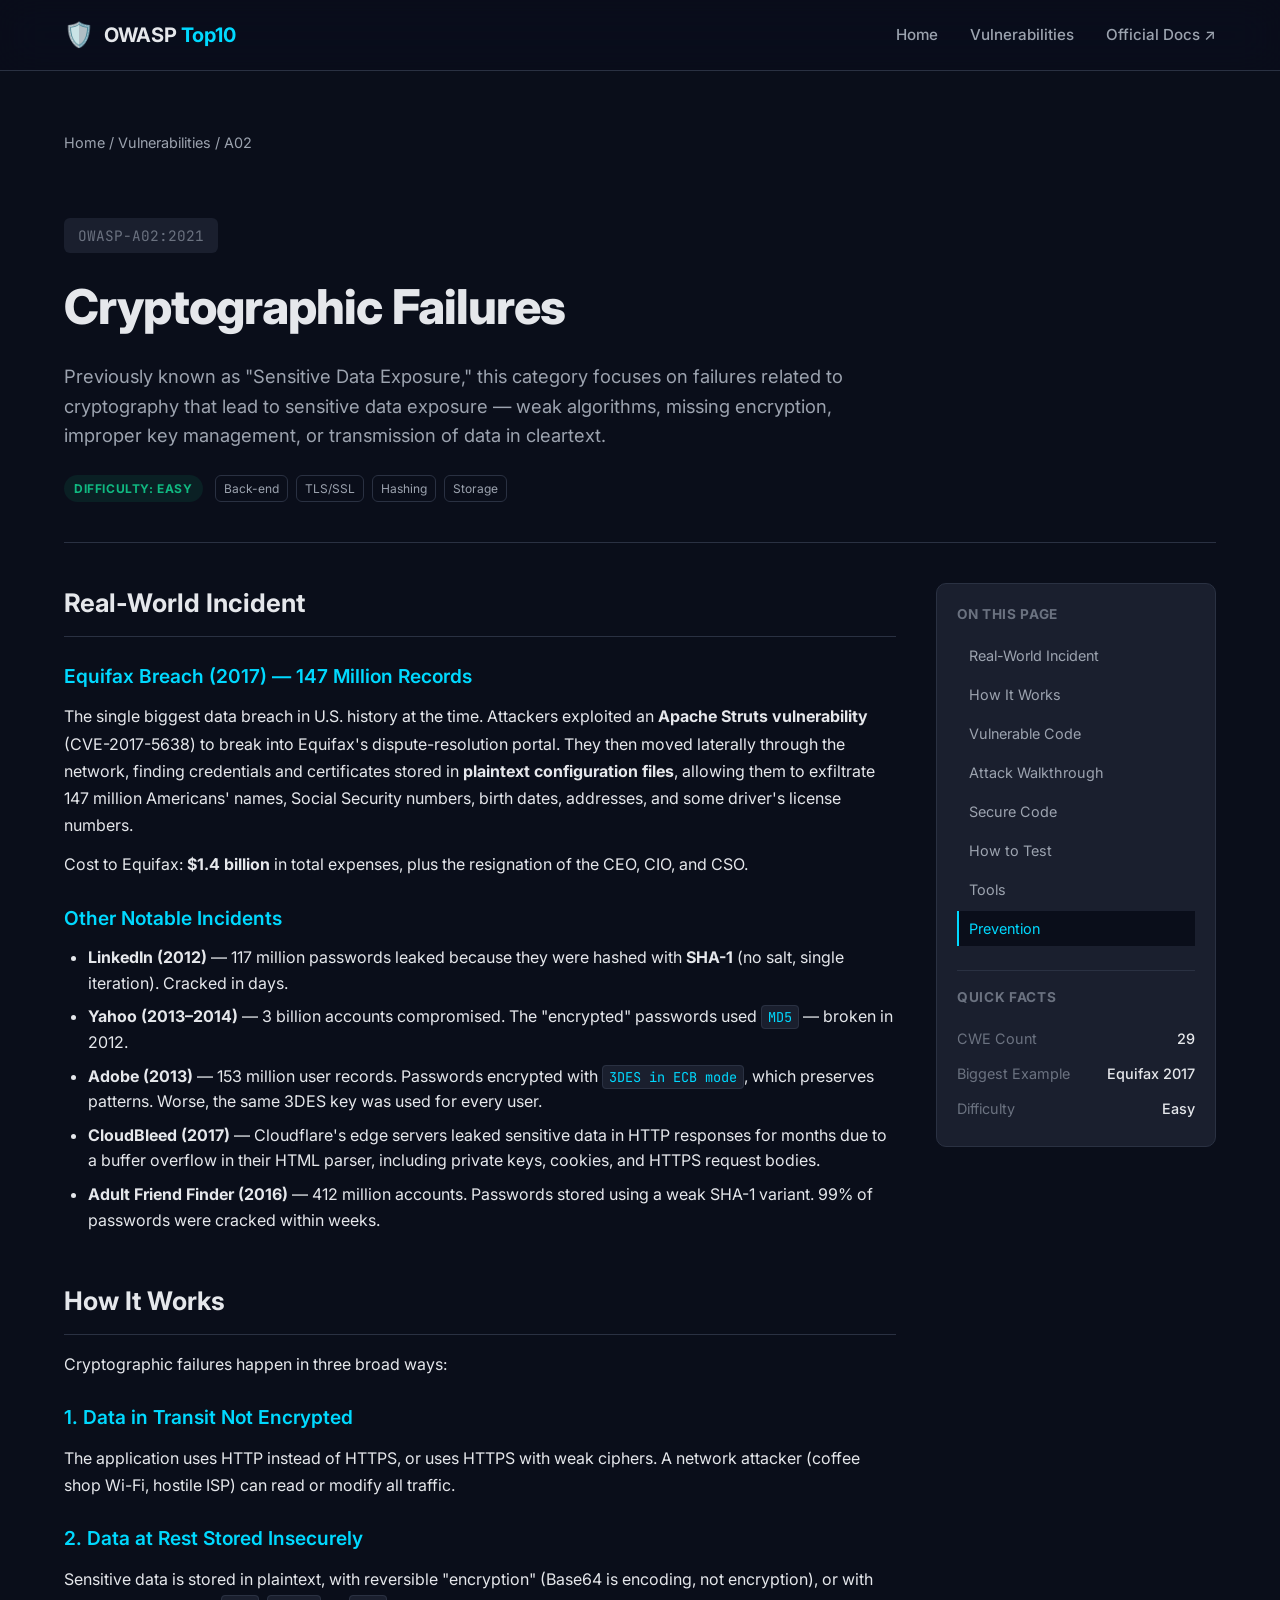
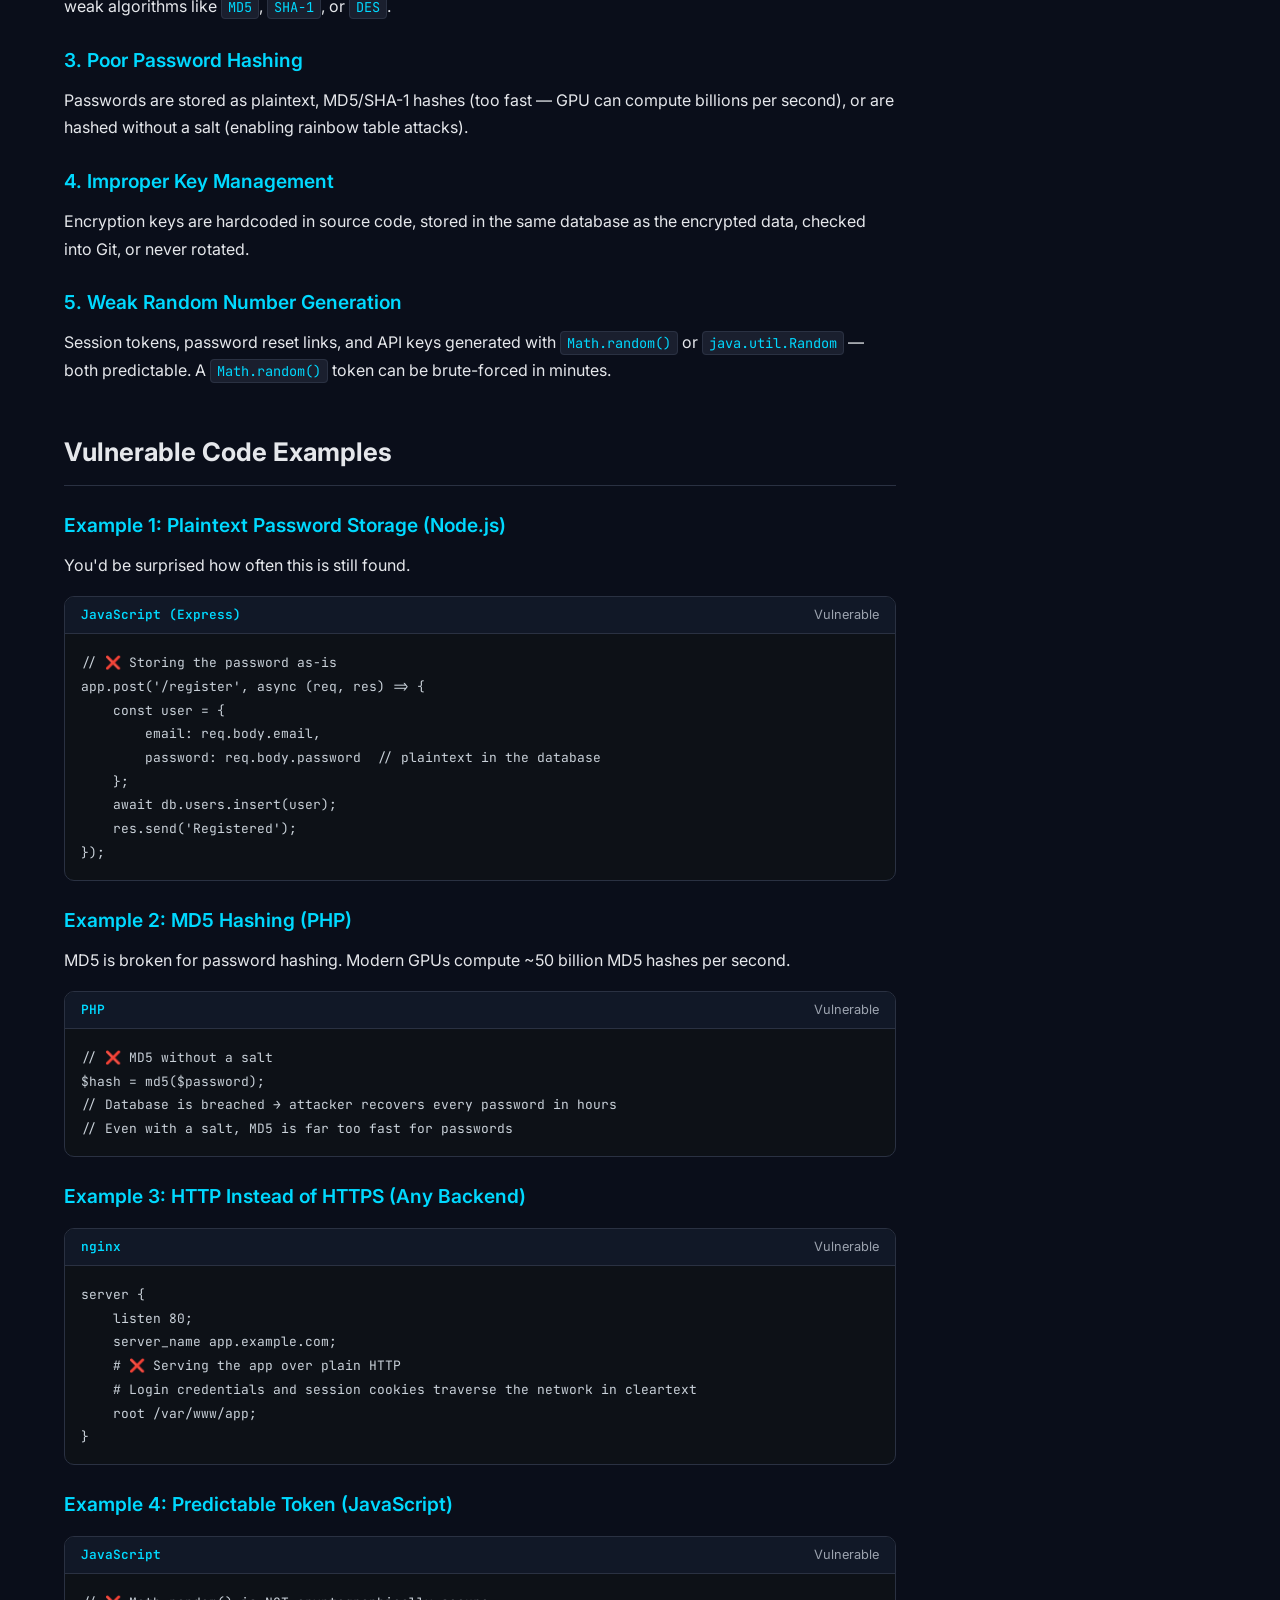
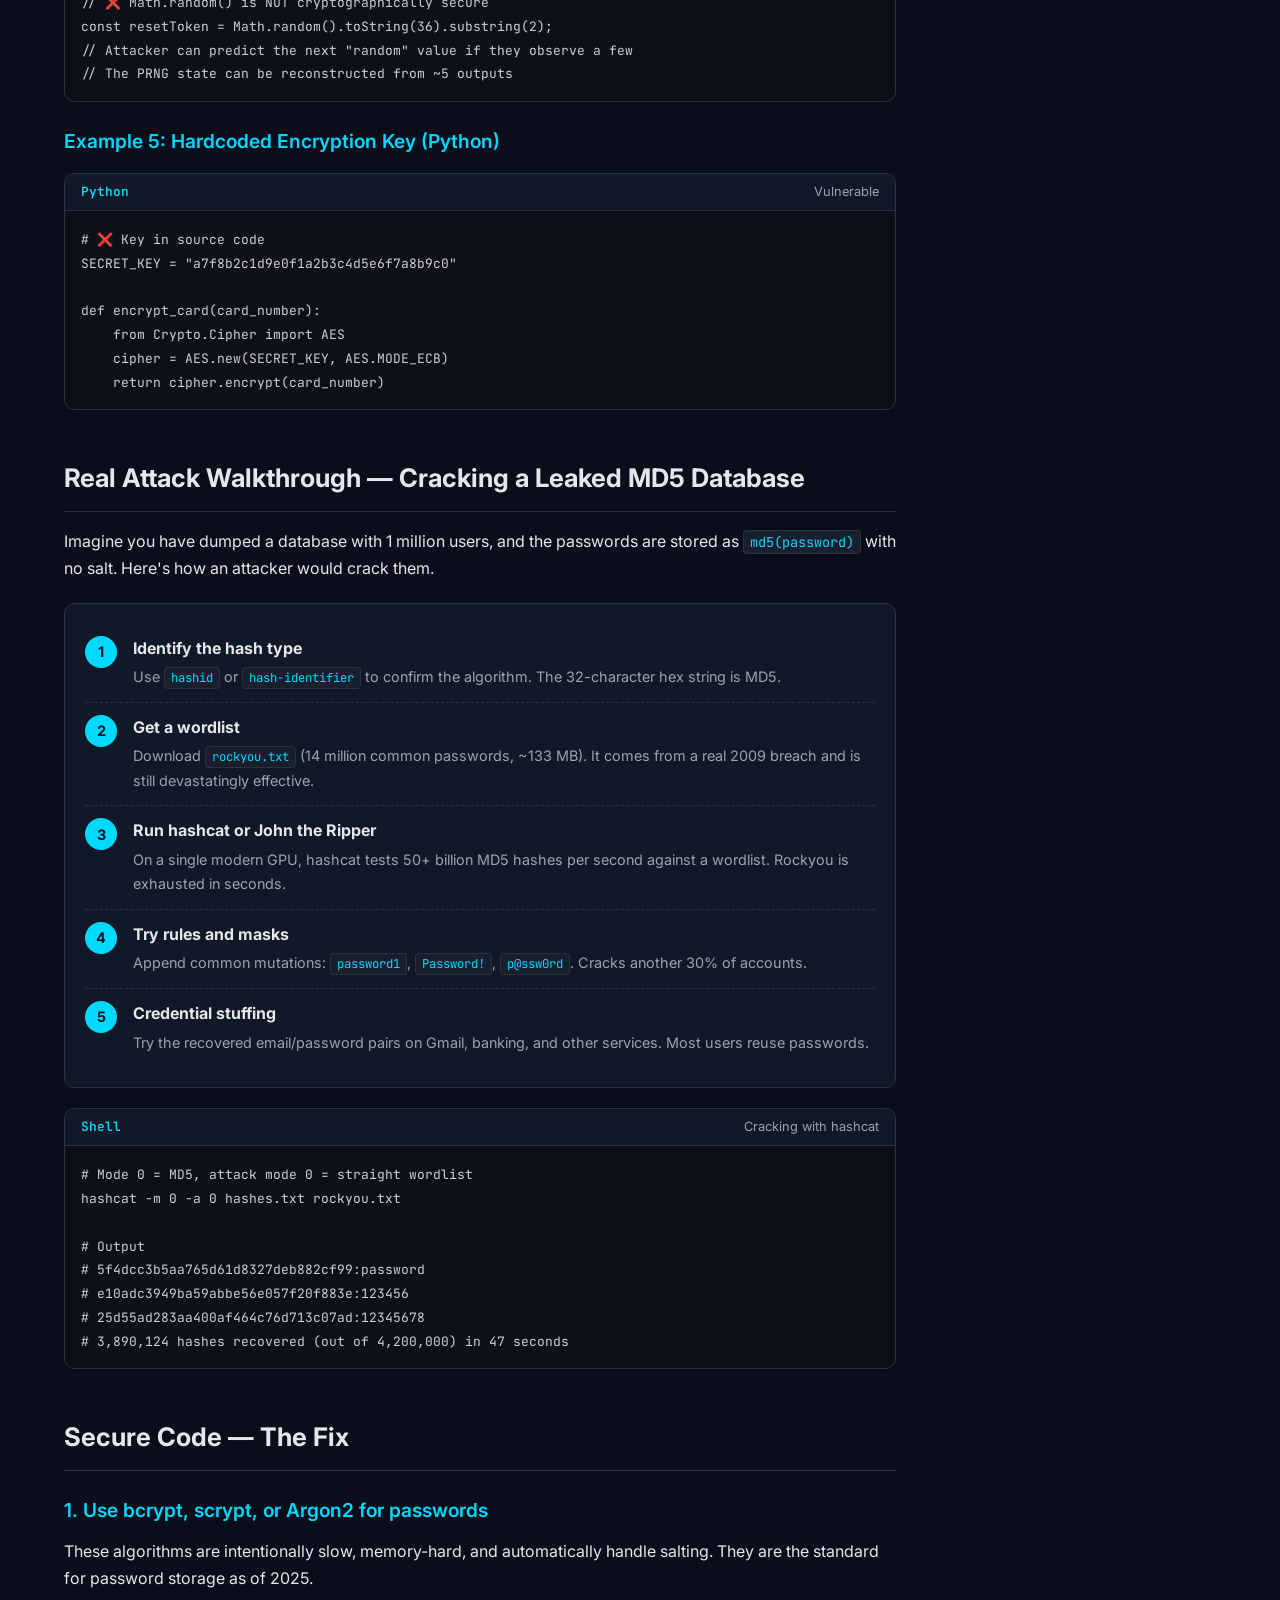
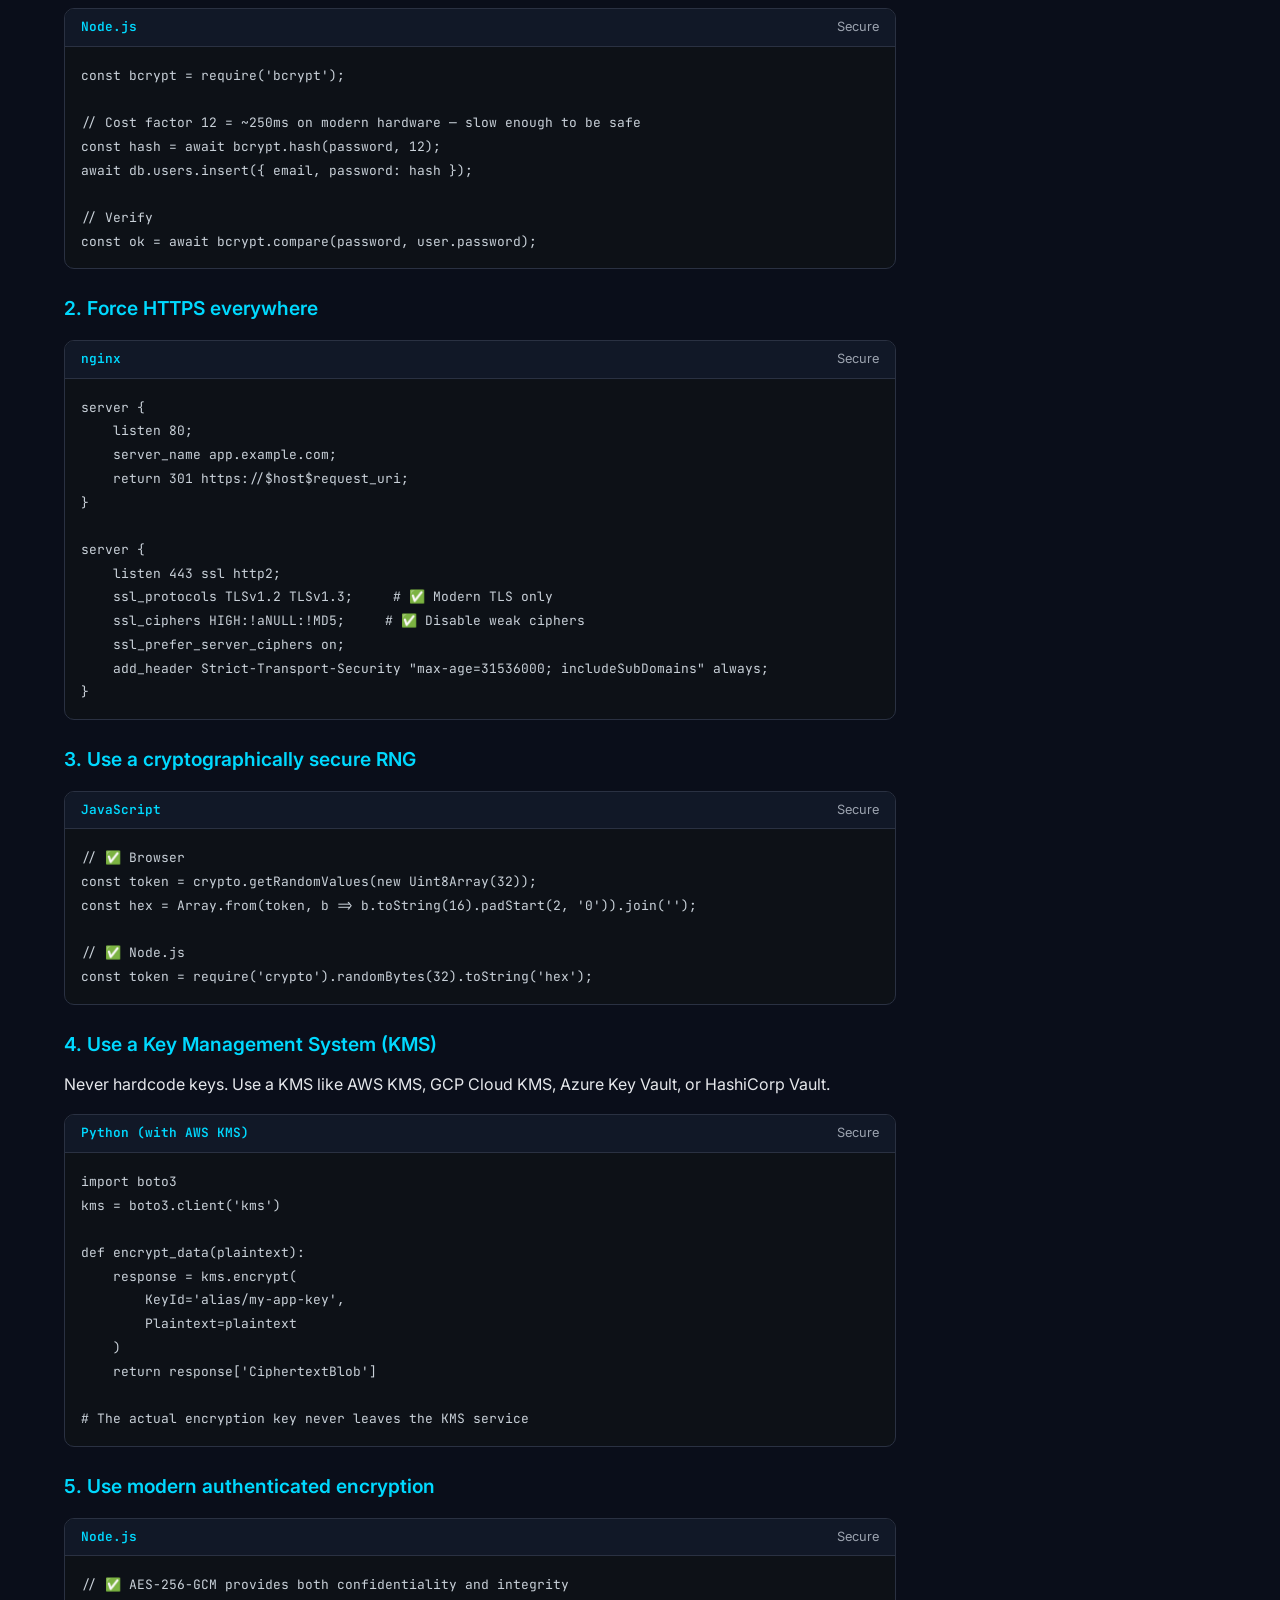
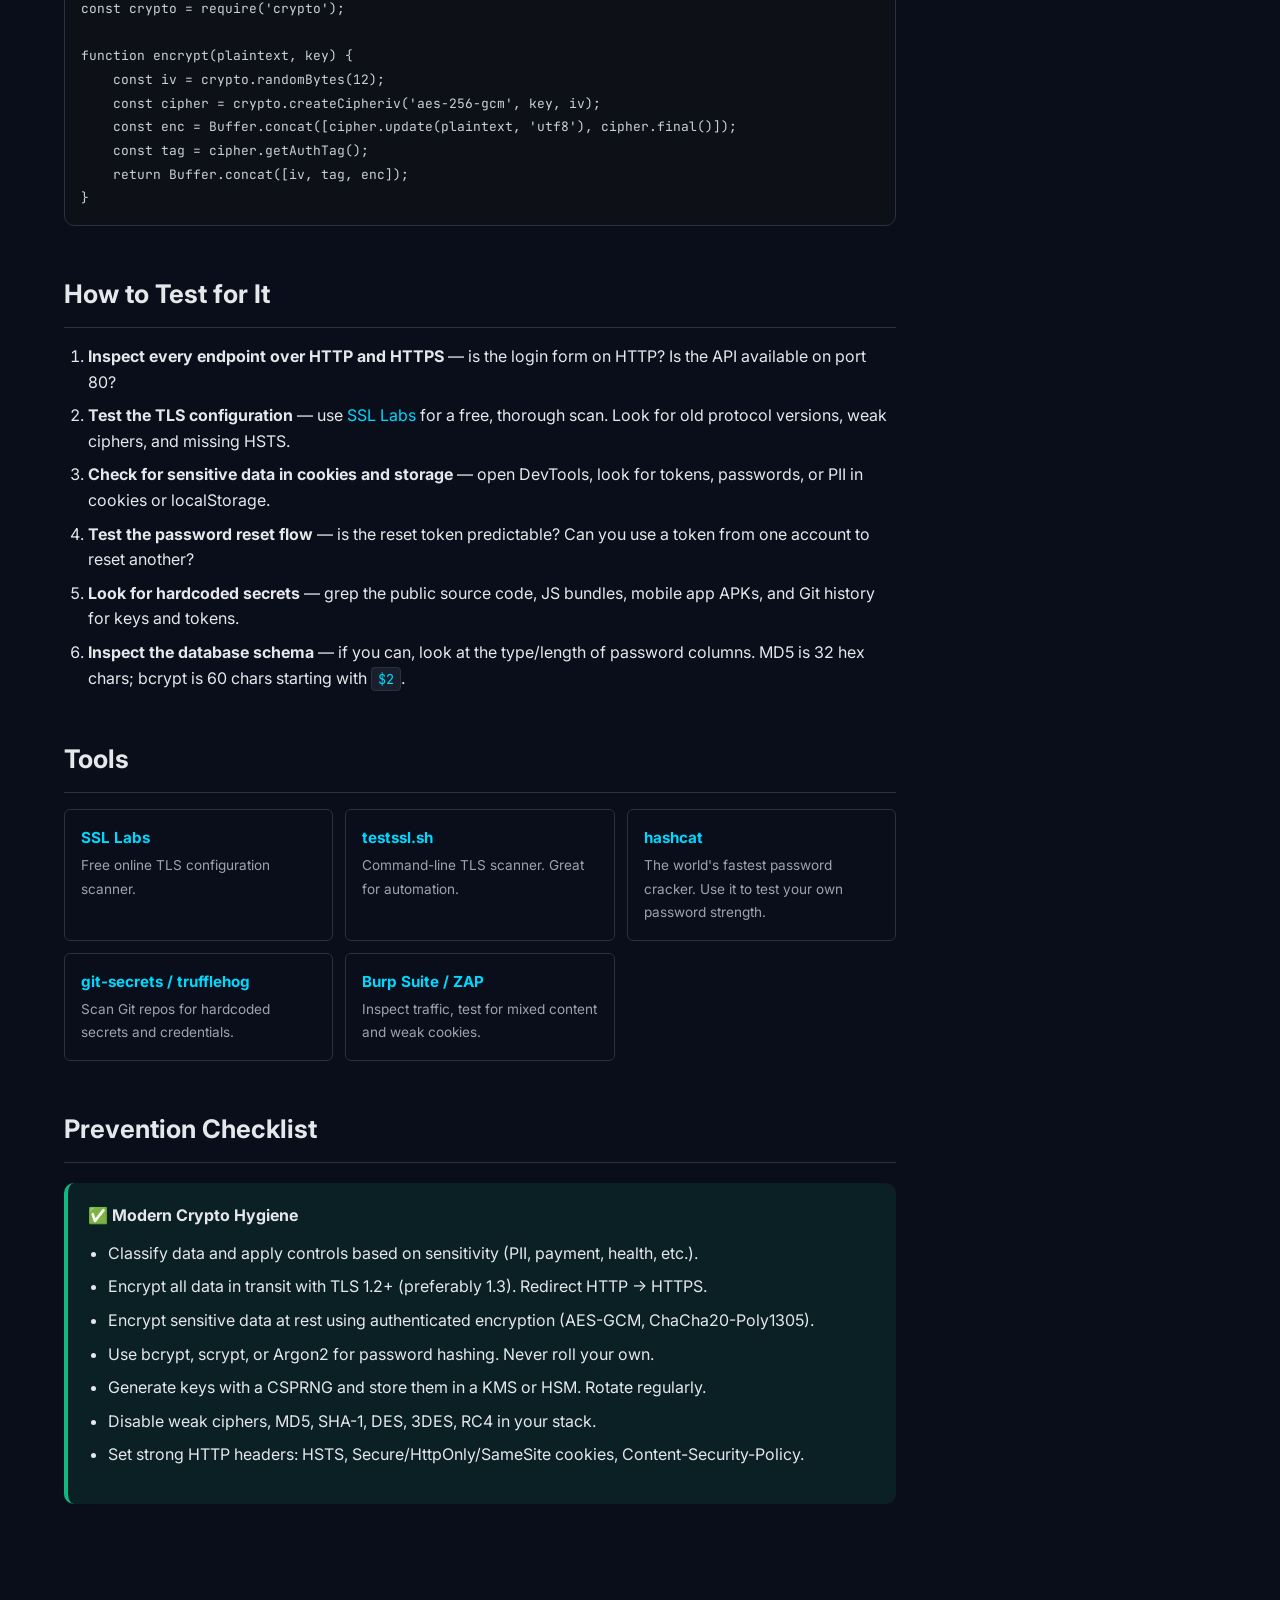
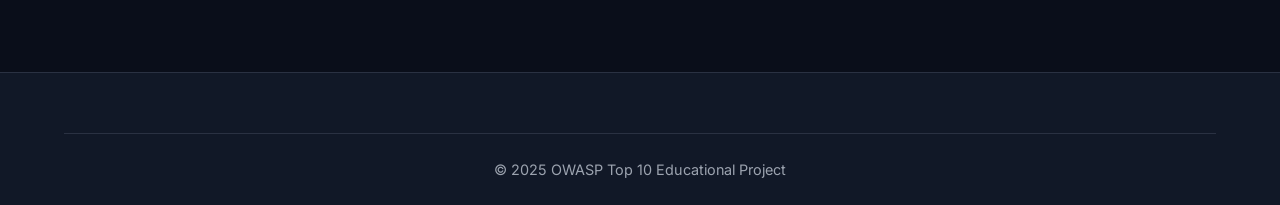
==== pages/a02-cryptographic-failures.html @ 28e3e2ec "Initial commit: OWASP Top 10 educational website A complete educational resource for learning the OW" ====
<!DOCTYPE html>
<html lang="en">
<head>
    <meta charset="UTF-8">
    <meta name="viewport" content="width=device-width, initial-scale=1.0">
    <title>A02:2021 – Cryptographic Failures · OWASP Top 10</title>
    <link rel="stylesheet" href="../css/style.css">
    <link href="https://fonts.googleapis.com/css2?family=Inter:wght@400;500;600;700;800&family=JetBrains+Mono:wght@400;500;600&display=swap" rel="stylesheet">
</head>
<body>
    <nav class="navbar">
        <div class="nav-container">
            <a href="../index.html" class="logo"><span class="logo-icon">🛡️</span><span>OWASP<span class="logo-accent">Top10</span></span></a>
            <button class="menu-toggle" id="menuToggle"><span></span><span></span><span></span></button>
            <ul class="nav-links" id="navLinks">
                <li><a href="../index.html">Home</a></li>
                <li><a href="../index.html#vulnerabilities">Vulnerabilities</a></li>
                <li><a href="https://owasp.org/Top10/A02_2021-Cryptographic_Failures/" target="_blank" rel="noopener">Official Docs ↗</a></li>
            </ul>
        </div>
    </nav>

    <div class="vuln-page">
        <div class="container">
            <div class="breadcrumb"><a href="../index.html">Home</a> / <a href="../index.html#vulnerabilities">Vulnerabilities</a> / <span>A02</span></div>

            <header class="vuln-hero">
                <span class="vuln-id-large">OWASP-A02:2021</span>
                <h1>Cryptographic Failures</h1>
                <p class="lead">Previously known as "Sensitive Data Exposure," this category focuses on failures related to cryptography that lead to sensitive data exposure — weak algorithms, missing encryption, improper key management, or transmission of data in cleartext.</p>
                <div class="vuln-meta-row">
                    <span class="vuln-diff easy">Difficulty: Easy</span>
                    <div class="vuln-tags">
                        <span class="tag">Back-end</span>
                        <span class="tag">TLS/SSL</span>
                        <span class="tag">Hashing</span>
                        <span class="tag">Storage</span>
                    </div>
                </div>
            </header>

            <div class="content-grid">
                <div class="content-main">
                    <section id="real-incident">
                        <h2>Real-World Incident</h2>
                        <h3>Equifax Breach (2017) — 147 Million Records</h3>
                        <p>The single biggest data breach in U.S. history at the time. Attackers exploited an <strong>Apache Struts vulnerability</strong> (CVE-2017-5638) to break into Equifax's dispute-resolution portal. They then moved laterally through the network, finding credentials and certificates stored in <strong>plaintext configuration files</strong>, allowing them to exfiltrate 147 million Americans' names, Social Security numbers, birth dates, addresses, and some driver's license numbers.</p>
                        <p>Cost to Equifax: <strong>$1.4 billion</strong> in total expenses, plus the resignation of the CEO, CIO, and CSO.</p>

                        <h3>Other Notable Incidents</h3>
                        <ul>
                            <li><strong>LinkedIn (2012)</strong> — 117 million passwords leaked because they were hashed with <strong>SHA-1</strong> (no salt, single iteration). Cracked in days.</li>
                            <li><strong>Yahoo (2013–2014)</strong> — 3 billion accounts compromised. The "encrypted" passwords used <code>MD5</code> — broken in 2012.</li>
                            <li><strong>Adobe (2013)</strong> — 153 million user records. Passwords encrypted with <code>3DES in ECB mode</code>, which preserves patterns. Worse, the same 3DES key was used for every user.</li>
                            <li><strong>CloudBleed (2017)</strong> — Cloudflare's edge servers leaked sensitive data in HTTP responses for months due to a buffer overflow in their HTML parser, including private keys, cookies, and HTTPS request bodies.</li>
                            <li><strong>Adult Friend Finder (2016)</strong> — 412 million accounts. Passwords stored using a weak SHA-1 variant. 99% of passwords were cracked within weeks.</li>
                        </ul>
                    </section>

                    <section id="how-it-works">
                        <h2>How It Works</h2>
                        <p>Cryptographic failures happen in three broad ways:</p>

                        <h3>1. Data in Transit Not Encrypted</h3>
                        <p>The application uses HTTP instead of HTTPS, or uses HTTPS with weak ciphers. A network attacker (coffee shop Wi-Fi, hostile ISP) can read or modify all traffic.</p>

                        <h3>2. Data at Rest Stored Insecurely</h3>
                        <p>Sensitive data is stored in plaintext, with reversible "encryption" (Base64 is encoding, not encryption), or with weak algorithms like <code>MD5</code>, <code>SHA-1</code>, or <code>DES</code>.</p>

                        <h3>3. Poor Password Hashing</h3>
                        <p>Passwords are stored as plaintext, MD5/SHA-1 hashes (too fast — GPU can compute billions per second), or are hashed without a salt (enabling rainbow table attacks).</p>

                        <h3>4. Improper Key Management</h3>
                        <p>Encryption keys are hardcoded in source code, stored in the same database as the encrypted data, checked into Git, or never rotated.</p>

                        <h3>5. Weak Random Number Generation</h3>
                        <p>Session tokens, password reset links, and API keys generated with <code>Math.random()</code> or <code>java.util.Random</code> — both predictable. A <code>Math.random()</code> token can be brute-forced in minutes.</p>
                    </section>

                    <section id="vulnerable-code">
                        <h2>Vulnerable Code Examples</h2>

                        <h3>Example 1: Plaintext Password Storage (Node.js)</h3>
                        <p>You'd be surprised how often this is still found.</p>
                        <div class="code-block">
                            <div class="code-header"><span class="code-lang">JavaScript (Express)</span><span>Vulnerable</span></div>
                            <pre><code>// ❌ Storing the password as-is
app.post('/register', async (req, res) => {
    const user = {
        email: req.body.email,
        password: req.body.password  // plaintext in the database
    };
    await db.users.insert(user);
    res.send('Registered');
});</code></pre>
                        </div>

                        <h3>Example 2: MD5 Hashing (PHP)</h3>
                        <p>MD5 is broken for password hashing. Modern GPUs compute ~50 billion MD5 hashes per second.</p>
                        <div class="code-block">
                            <div class="code-header"><span class="code-lang">PHP</span><span>Vulnerable</span></div>
                            <pre><code>// ❌ MD5 without a salt
$hash = md5($password);
// Database is breached → attacker recovers every password in hours
// Even with a salt, MD5 is far too fast for passwords</code></pre>
                        </div>

                        <h3>Example 3: HTTP Instead of HTTPS (Any Backend)</h3>
                        <div class="code-block">
                            <div class="code-header"><span class="code-lang">nginx</span><span>Vulnerable</span></div>
                            <pre><code>server {
    listen 80;
    server_name app.example.com;
    # ❌ Serving the app over plain HTTP
    # Login credentials and session cookies traverse the network in cleartext
    root /var/www/app;
}</code></pre>
                        </div>

                        <h3>Example 4: Predictable Token (JavaScript)</h3>
                        <div class="code-block">
                            <div class="code-header"><span class="code-lang">JavaScript</span><span>Vulnerable</span></div>
                            <pre><code>// ❌ Math.random() is NOT cryptographically secure
const resetToken = Math.random().toString(36).substring(2);
// Attacker can predict the next "random" value if they observe a few
// The PRNG state can be reconstructed from ~5 outputs</code></pre>
                        </div>

                        <h3>Example 5: Hardcoded Encryption Key (Python)</h3>
                        <div class="code-block">
                            <div class="code-header"><span class="code-lang">Python</span><span>Vulnerable</span></div>
                            <pre><code># ❌ Key in source code
SECRET_KEY = "a7f8b2c1d9e0f1a2b3c4d5e6f7a8b9c0"

def encrypt_card(card_number):
    from Crypto.Cipher import AES
    cipher = AES.new(SECRET_KEY, AES.MODE_ECB)
    return cipher.encrypt(card_number)</code></pre>
                        </div>
                    </section>

                    <section id="attack-walkthrough">
                        <h2>Real Attack Walkthrough — Cracking a Leaked MD5 Database</h2>
                        <p>Imagine you have dumped a database with 1 million users, and the passwords are stored as <code>md5(password)</code> with no salt. Here's how an attacker would crack them.</p>

                        <div class="attack-flow">
                            <div class="attack-step">
                                <div class="step-num">1</div>
                                <div class="step-content">
                                    <strong>Identify the hash type</strong>
                                    <p>Use <code>hashid</code> or <code>hash-identifier</code> to confirm the algorithm. The 32-character hex string is MD5.</p>
                                </div>
                            </div>
                            <div class="attack-step">
                                <div class="step-num">2</div>
                                <div class="step-content">
                                    <strong>Get a wordlist</strong>
                                    <p>Download <code>rockyou.txt</code> (14 million common passwords, ~133 MB). It comes from a real 2009 breach and is still devastatingly effective.</p>
                                </div>
                            </div>
                            <div class="attack-step">
                                <div class="step-num">3</div>
                                <div class="step-content">
                                    <strong>Run hashcat or John the Ripper</strong>
                                    <p>On a single modern GPU, hashcat tests 50+ billion MD5 hashes per second against a wordlist. Rockyou is exhausted in seconds.</p>
                                </div>
                            </div>
                            <div class="attack-step">
                                <div class="step-num">4</div>
                                <div class="step-content">
                                    <strong>Try rules and masks</strong>
                                    <p>Append common mutations: <code>password1</code>, <code>Password!</code>, <code>p@ssw0rd</code>. Cracks another 30% of accounts.</p>
                                </div>
                            </div>
                            <div class="attack-step">
                                <div class="step-num">5</div>
                                <div class="step-content">
                                    <strong>Credential stuffing</strong>
                                    <p>Try the recovered email/password pairs on Gmail, banking, and other services. Most users reuse passwords.</p>
                                </div>
                            </div>
                        </div>

                        <div class="code-block">
                            <div class="code-header"><span class="code-lang">Shell</span><span>Cracking with hashcat</span></div>
                            <pre><code># Mode 0 = MD5, attack mode 0 = straight wordlist
hashcat -m 0 -a 0 hashes.txt rockyou.txt

# Output
# 5f4dcc3b5aa765d61d8327deb882cf99:password
# e10adc3949ba59abbe56e057f20f883e:123456
# 25d55ad283aa400af464c76d713c07ad:12345678
# 3,890,124 hashes recovered (out of 4,200,000) in 47 seconds</code></pre>
                        </div>
                    </section>

                    <section id="secure-code">
                        <h2>Secure Code — The Fix</h2>

                        <h3>1. Use bcrypt, scrypt, or Argon2 for passwords</h3>
                        <p>These algorithms are intentionally slow, memory-hard, and automatically handle salting. They are the standard for password storage as of 2025.</p>
                        <div class="code-block">
                            <div class="code-header"><span class="code-lang">Node.js</span><span>Secure</span></div>
                            <pre><code>const bcrypt = require('bcrypt');

// Cost factor 12 = ~250ms on modern hardware — slow enough to be safe
const hash = await bcrypt.hash(password, 12);
await db.users.insert({ email, password: hash });

// Verify
const ok = await bcrypt.compare(password, user.password);</code></pre>
                        </div>

                        <h3>2. Force HTTPS everywhere</h3>
                        <div class="code-block">
                            <div class="code-header"><span class="code-lang">nginx</span><span>Secure</span></div>
                            <pre><code>server {
    listen 80;
    server_name app.example.com;
    return 301 https://$host$request_uri;
}

server {
    listen 443 ssl http2;
    ssl_protocols TLSv1.2 TLSv1.3;     # ✅ Modern TLS only
    ssl_ciphers HIGH:!aNULL:!MD5;     # ✅ Disable weak ciphers
    ssl_prefer_server_ciphers on;
    add_header Strict-Transport-Security "max-age=31536000; includeSubDomains" always;
}</code></pre>
                        </div>

                        <h3>3. Use a cryptographically secure RNG</h3>
                        <div class="code-block">
                            <div class="code-header"><span class="code-lang">JavaScript</span><span>Secure</span></div>
                            <pre><code>// ✅ Browser
const token = crypto.getRandomValues(new Uint8Array(32));
const hex = Array.from(token, b => b.toString(16).padStart(2, '0')).join('');

// ✅ Node.js
const token = require('crypto').randomBytes(32).toString('hex');</code></pre>
                        </div>

                        <h3>4. Use a Key Management System (KMS)</h3>
                        <p>Never hardcode keys. Use a KMS like AWS KMS, GCP Cloud KMS, Azure Key Vault, or HashiCorp Vault.</p>
                        <div class="code-block">
                            <div class="code-header"><span class="code-lang">Python (with AWS KMS)</span><span>Secure</span></div>
                            <pre><code>import boto3
kms = boto3.client('kms')

def encrypt_data(plaintext):
    response = kms.encrypt(
        KeyId='alias/my-app-key',
        Plaintext=plaintext
    )
    return response['CiphertextBlob']

# The actual encryption key never leaves the KMS service</code></pre>
                        </div>

                        <h3>5. Use modern authenticated encryption</h3>
                        <div class="code-block">
                            <div class="code-header"><span class="code-lang">Node.js</span><span>Secure</span></div>
                            <pre><code>// ✅ AES-256-GCM provides both confidentiality and integrity
const crypto = require('crypto');

function encrypt(plaintext, key) {
    const iv = crypto.randomBytes(12);
    const cipher = crypto.createCipheriv('aes-256-gcm', key, iv);
    const enc = Buffer.concat([cipher.update(plaintext, 'utf8'), cipher.final()]);
    const tag = cipher.getAuthTag();
    return Buffer.concat([iv, tag, enc]);
}</code></pre>
                        </div>
                    </section>

                    <section id="testing">
                        <h2>How to Test for It</h2>
                        <ol>
                            <li><strong>Inspect every endpoint over HTTP and HTTPS</strong> — is the login form on HTTP? Is the API available on port 80?</li>
                            <li><strong>Test the TLS configuration</strong> — use <a href="https://www.ssllabs.com/ssltest/" target="_blank" rel="noopener">SSL Labs</a> for a free, thorough scan. Look for old protocol versions, weak ciphers, and missing HSTS.</li>
                            <li><strong>Check for sensitive data in cookies and storage</strong> — open DevTools, look for tokens, passwords, or PII in cookies or localStorage.</li>
                            <li><strong>Test the password reset flow</strong> — is the reset token predictable? Can you use a token from one account to reset another?</li>
                            <li><strong>Look for hardcoded secrets</strong> — grep the public source code, JS bundles, mobile app APKs, and Git history for keys and tokens.</li>
                            <li><strong>Inspect the database schema</strong> — if you can, look at the type/length of password columns. MD5 is 32 hex chars; bcrypt is 60 chars starting with <code>$2</code>.</li>
                        </ol>
                    </section>

                    <section id="tools">
                        <h2>Tools</h2>
                        <div class="tools-grid">
                            <div class="tool-card"><h5>SSL Labs</h5><p>Free online TLS configuration scanner.</p></div>
                            <div class="tool-card"><h5>testssl.sh</h5><p>Command-line TLS scanner. Great for automation.</p></div>
                            <div class="tool-card"><h5>hashcat</h5><p>The world's fastest password cracker. Use it to test your own password strength.</p></div>
                            <div class="tool-card"><h5>git-secrets / trufflehog</h5><p>Scan Git repos for hardcoded secrets and credentials.</p></div>
                            <div class="tool-card"><h5>Burp Suite / ZAP</h5><p>Inspect traffic, test for mixed content and weak cookies.</p></div>
                        </div>
                    </section>

                    <section id="prevention">
                        <h2>Prevention Checklist</h2>
                        <div class="callout success">
                            <div class="callout-title">✅ Modern Crypto Hygiene</div>
                            <ul style="margin-top: 12px; padding-left: 20px;">
                                <li>Classify data and apply controls based on sensitivity (PII, payment, health, etc.).</li>
                                <li>Encrypt all data in transit with TLS 1.2+ (preferably 1.3). Redirect HTTP → HTTPS.</li>
                                <li>Encrypt sensitive data at rest using authenticated encryption (AES-GCM, ChaCha20-Poly1305).</li>
                                <li>Use bcrypt, scrypt, or Argon2 for password hashing. Never roll your own.</li>
                                <li>Generate keys with a CSPRNG and store them in a KMS or HSM. Rotate regularly.</li>
                                <li>Disable weak ciphers, MD5, SHA-1, DES, 3DES, RC4 in your stack.</li>
                                <li>Set strong HTTP headers: HSTS, Secure/HttpOnly/SameSite cookies, Content-Security-Policy.</li>
                            </ul>
                        </div>
                    </section>
                </div>

                <aside class="sidebar">
                    <h4>On This Page</h4>
                    <ul class="sidebar-toc">
                        <li><a href="#real-incident">Real-World Incident</a></li>
                        <li><a href="#how-it-works">How It Works</a></li>
                        <li><a href="#vulnerable-code">Vulnerable Code</a></li>
                        <li><a href="#attack-walkthrough">Attack Walkthrough</a></li>
                        <li><a href="#secure-code">Secure Code</a></li>
                        <li><a href="#testing">How to Test</a></li>
                        <li><a href="#tools">Tools</a></li>
                        <li><a href="#prevention">Prevention</a></li>
                    </ul>
                    <div class="sidebar-info">
                        <h4>Quick Facts</h4>
                        <div class="sidebar-info-row"><span class="label">CWE Count</span><span class="value">29</span></div>
                        <div class="sidebar-info-row"><span class="label">Biggest Example</span><span class="value">Equifax 2017</span></div>
                        <div class="sidebar-info-row"><span class="label">Difficulty</span><span class="value">Easy</span></div>
                    </div>
                </aside>
            </div>
        </div>
    </div>

    <footer class="footer"><div class="container"><div class="footer-bottom"><p>© 2025 OWASP Top 10 Educational Project</p></div></div></footer>
    <script src="../js/main.js"></script>
</body>
</html>
---- css/style.css ----
:root {
    --color-bg: #0a0e1a;
    --color-bg-elevated: #111827;
    --color-bg-card: #1a1f2e;
    --color-bg-card-hover: #232938;
    --color-border: #2a3142;
    --color-border-light: #3a4154;
    --color-text: #e5e7eb;
    --color-text-muted: #9ca3af;
    --color-text-dim: #6b7280;
    --color-accent: #00d9ff;
    --color-accent-glow: rgba(0, 217, 255, 0.15);
    --color-primary: #6366f1;
    --color-primary-glow: rgba(99, 102, 241, 0.2);

    --color-easy: #10b981;
    --color-easy-bg: rgba(16, 185, 129, 0.1);
    --color-medium: #f59e0b;
    --color-medium-bg: rgba(245, 158, 11, 0.1);
    --color-hard: #ef4444;
    --color-hard-bg: rgba(239, 68, 68, 0.1);
    --color-expert: #a855f7;
    --color-expert-bg: rgba(168, 85, 247, 0.1);

    --shadow-sm: 0 1px 2px rgba(0, 0, 0, 0.3);
    --shadow-md: 0 4px 12px rgba(0, 0, 0, 0.4);
    --shadow-lg: 0 20px 40px rgba(0, 0, 0, 0.5);
    --shadow-glow: 0 0 40px var(--color-accent-glow);

    --radius-sm: 6px;
    --radius-md: 10px;
    --radius-lg: 16px;
    --radius-xl: 24px;

    --transition: 0.25s cubic-bezier(0.4, 0, 0.2, 1);
    --container-width: 1200px;
}

* {
    box-sizing: border-box;
    margin: 0;
    padding: 0;
}

html {
    scroll-behavior: smooth;
}

body {
    font-family: 'Inter', -apple-system, BlinkMacSystemFont, 'Segoe UI', Roboto, sans-serif;
    background: var(--color-bg);
    color: var(--color-text);
    line-height: 1.6;
    min-height: 100vh;
    overflow-x: hidden;
    -webkit-font-smoothing: antialiased;
    -moz-osx-font-smoothing: grayscale;
}

a {
    color: var(--color-accent);
    text-decoration: none;
    transition: color var(--transition);
}

a:hover {
    color: #66e7ff;
}

code, pre {
    font-family: 'JetBrains Mono', 'Fira Code', 'Courier New', monospace;
    font-size: 0.9em;
}

.container {
    max-width: var(--container-width);
    margin: 0 auto;
    padding: 0 24px;
}

/* ============ NAVBAR ============ */
.navbar {
    position: sticky;
    top: 0;
    z-index: 100;
    background: rgba(10, 14, 26, 0.85);
    backdrop-filter: saturate(180%) blur(20px);
    -webkit-backdrop-filter: saturate(180%) blur(20px);
    border-bottom: 1px solid var(--color-border);
}

.nav-container {
    max-width: var(--container-width);
    margin: 0 auto;
    padding: 16px 24px;
    display: flex;
    align-items: center;
    justify-content: space-between;
}

.logo {
    display: flex;
    align-items: center;
    gap: 10px;
    font-size: 1.25rem;
    font-weight: 700;
    color: var(--color-text);
}

.logo-icon {
    font-size: 1.5rem;
}

.logo-accent {
    color: var(--color-accent);
    margin-left: 4px;
}

.nav-links {
    display: flex;
    gap: 32px;
    list-style: none;
}

.nav-links a {
    color: var(--color-text-muted);
    font-weight: 500;
    font-size: 0.95rem;
    transition: color var(--transition);
}

.nav-links a:hover,
.nav-links a.active {
    color: var(--color-text);
}

.menu-toggle {
    display: none;
    flex-direction: column;
    gap: 4px;
    background: none;
    border: none;
    cursor: pointer;
    padding: 8px;
}

.menu-toggle span {
    width: 24px;
    height: 2px;
    background: var(--color-text);
    transition: var(--transition);
    border-radius: 2px;
}

/* ============ HERO ============ */
.hero {
    position: relative;
    padding: 100px 0 80px;
    overflow: hidden;
}

.hero-bg {
    position: absolute;
    inset: 0;
    background:
        radial-gradient(circle at 20% 30%, var(--color-primary-glow) 0%, transparent 50%),
        radial-gradient(circle at 80% 70%, var(--color-accent-glow) 0%, transparent 50%);
    z-index: -1;
}

.hero::before {
    content: '';
    position: absolute;
    inset: 0;
    background-image:
        linear-gradient(var(--color-border) 1px, transparent 1px),
        linear-gradient(90deg, var(--color-border) 1px, transparent 1px);
    background-size: 50px 50px;
    opacity: 0.15;
    z-index: -1;
    mask-image: radial-gradient(ellipse at center, black 0%, transparent 70%);
    -webkit-mask-image: radial-gradient(ellipse at center, black 0%, transparent 70%);
}

.hero-content {
    max-width: 800px;
}

.hero-badge {
    display: inline-block;
    padding: 6px 14px;
    background: var(--color-accent-glow);
    border: 1px solid rgba(0, 217, 255, 0.3);
    border-radius: 999px;
    font-size: 0.85rem;
    color: var(--color-accent);
    font-weight: 500;
    margin-bottom: 20px;
}

.hero h1 {
    font-size: clamp(2.5rem, 6vw, 4.5rem);
    font-weight: 800;
    line-height: 1.1;
    margin-bottom: 20px;
    letter-spacing: -0.03em;
}

.gradient-text {
    background: linear-gradient(135deg, var(--color-accent) 0%, var(--color-primary) 100%);
    -webkit-background-clip: text;
    -webkit-text-fill-color: transparent;
    background-clip: text;
}

.hero-subtitle {
    font-size: 1.15rem;
    color: var(--color-text-muted);
    margin-bottom: 40px;
    max-width: 720px;
}

.hero-stats {
    display: grid;
    grid-template-columns: repeat(4, 1fr);
    gap: 24px;
    margin-bottom: 40px;
    max-width: 640px;
}

.stat {
    display: flex;
    flex-direction: column;
}

.stat-number {
    font-size: 2rem;
    font-weight: 800;
    color: var(--color-accent);
    line-height: 1;
}

.stat-label {
    font-size: 0.85rem;
    color: var(--color-text-muted);
    margin-top: 4px;
}

.hero-actions {
    display: flex;
    gap: 16px;
    flex-wrap: wrap;
}

.btn {
    display: inline-flex;
    align-items: center;
    gap: 8px;
    padding: 12px 24px;
    border-radius: var(--radius-md);
    font-weight: 600;
    font-size: 0.95rem;
    transition: all var(--transition);
    cursor: pointer;
    border: 1px solid transparent;
}

.btn-primary {
    background: var(--color-accent);
    color: #0a0e1a;
}

.btn-primary:hover {
    background: #33e1ff;
    transform: translateY(-2px);
    box-shadow: 0 10px 30px var(--color-accent-glow);
    color: #0a0e1a;
}

.btn-secondary {
    background: var(--color-bg-card);
    color: var(--color-text);
    border-color: var(--color-border-light);
}

.btn-secondary:hover {
    background: var(--color-bg-card-hover);
    border-color: var(--color-accent);
    color: var(--color-text);
}

/* ============ SECTIONS ============ */
.section {
    padding: 80px 0;
}

.section-header {
    text-align: center;
    max-width: 720px;
    margin: 0 auto 60px;
}

.section-tag {
    display: inline-block;
    padding: 4px 12px;
    background: var(--color-primary-glow);
    border: 1px solid rgba(99, 102, 241, 0.3);
    border-radius: 999px;
    font-size: 0.8rem;
    color: var(--color-primary);
    font-weight: 600;
    text-transform: uppercase;
    letter-spacing: 0.05em;
    margin-bottom: 16px;
}

.section-header h2 {
    font-size: clamp(1.8rem, 4vw, 2.8rem);
    font-weight: 700;
    margin-bottom: 16px;
    letter-spacing: -0.02em;
}

.section-header p {
    color: var(--color-text-muted);
    font-size: 1.05rem;
}

/* ============ DIFFICULTY LEGEND ============ */
.difficulty-legend {
    display: grid;
    grid-template-columns: repeat(auto-fit, minmax(240px, 1fr));
    gap: 20px;
    max-width: 1000px;
    margin: 0 auto;
}

.legend-item {
    display: flex;
    align-items: flex-start;
    gap: 16px;
    padding: 20px;
    background: var(--color-bg-card);
    border: 1px solid var(--color-border);
    border-radius: var(--radius-md);
    transition: all var(--transition);
}

.legend-item:hover {
    transform: translateY(-2px);
    border-color: var(--color-border-light);
}

.legend-dot {
    width: 14px;
    height: 14px;
    border-radius: 50%;
    margin-top: 4px;
    flex-shrink: 0;
}

.legend-item.easy .legend-dot { background: var(--color-easy); box-shadow: 0 0 12px var(--color-easy); }
.legend-item.medium .legend-dot { background: var(--color-medium); box-shadow: 0 0 12px var(--color-medium); }
.legend-item.hard .legend-dot { background: var(--color-hard); box-shadow: 0 0 12px var(--color-hard); }
.legend-item.expert .legend-dot { background: var(--color-expert); box-shadow: 0 0 12px var(--color-expert); }

.legend-item strong {
    display: block;
    font-size: 1rem;
    margin-bottom: 4px;
}

.legend-item span:last-child {
    color: var(--color-text-muted);
    font-size: 0.9rem;
}

/* ============ VULNERABILITY GRID ============ */
.filter-bar {
    display: flex;
    gap: 10px;
    margin-bottom: 40px;
    flex-wrap: wrap;
    justify-content: center;
}

.filter-btn {
    padding: 8px 18px;
    background: var(--color-bg-card);
    border: 1px solid var(--color-border);
    border-radius: 999px;
    color: var(--color-text-muted);
    font-size: 0.9rem;
    font-weight: 500;
    cursor: pointer;
    transition: all var(--transition);
}

.filter-btn:hover {
    border-color: var(--color-accent);
    color: var(--color-text);
}

.filter-btn.active {
    background: var(--color-accent);
    color: #0a0e1a;
    border-color: var(--color-accent);
}

.vuln-grid {
    display: grid;
    grid-template-columns: repeat(auto-fill, minmax(320px, 1fr));
    gap: 20px;
}

.vuln-card {
    background: var(--color-bg-card);
    border: 1px solid var(--color-border);
    border-radius: var(--radius-lg);
    overflow: hidden;
    transition: all var(--transition);
    position: relative;
}

.vuln-card::before {
    content: '';
    position: absolute;
    top: 0;
    left: 0;
    right: 0;
    height: 3px;
    background: var(--difficulty-color, var(--color-accent));
    transition: height var(--transition);
}

.vuln-card.easy { --difficulty-color: var(--color-easy); }
.vuln-card.medium { --difficulty-color: var(--color-medium); }
.vuln-card.hard { --difficulty-color: var(--color-hard); }
.vuln-card.expert { --difficulty-color: var(--color-expert); }

.vuln-card:hover {
    transform: translateY(-4px);
    border-color: var(--difficulty-color);
    box-shadow: 0 12px 30px rgba(0, 0, 0, 0.3);
}

.vuln-card:hover::before {
    height: 5px;
}

.vuln-card.hidden {
    display: none;
}

.vuln-link {
    display: block;
    padding: 24px;
    color: inherit;
}

.vuln-link:hover {
    color: inherit;
}

.vuln-header {
    display: flex;
    align-items: center;
    justify-content: space-between;
    margin-bottom: 16px;
}

.vuln-id {
    font-family: 'JetBrains Mono', monospace;
    font-size: 0.85rem;
    font-weight: 600;
    color: var(--color-text-dim);
    background: var(--color-bg);
    padding: 4px 10px;
    border-radius: var(--radius-sm);
}

.vuln-diff {
    font-size: 0.75rem;
    font-weight: 700;
    text-transform: uppercase;
    letter-spacing: 0.05em;
    padding: 4px 10px;
    border-radius: 999px;
}

.vuln-diff.easy { background: var(--color-easy-bg); color: var(--color-easy); }
.vuln-diff.medium { background: var(--color-medium-bg); color: var(--color-medium); }
.vuln-diff.hard { background: var(--color-hard-bg); color: var(--color-hard); }
.vuln-diff.expert { background: var(--color-expert-bg); color: var(--color-expert); }

.vuln-card h3 {
    font-size: 1.2rem;
    font-weight: 700;
    margin-bottom: 10px;
    line-height: 1.3;
}

.vuln-card p {
    color: var(--color-text-muted);
    font-size: 0.92rem;
    margin-bottom: 16px;
    line-height: 1.5;
}

.vuln-meta {
    display: flex;
    flex-wrap: wrap;
    gap: 6px;
    margin-bottom: 16px;
}

.tag {
    font-size: 0.75rem;
    padding: 3px 8px;
    background: var(--color-bg);
    color: var(--color-text-muted);
    border-radius: var(--radius-sm);
    border: 1px solid var(--color-border);
}

.vuln-footer {
    display: flex;
    justify-content: space-between;
    align-items: center;
    padding-top: 16px;
    border-top: 1px solid var(--color-border);
    font-size: 0.85rem;
}

.cve-ref {
    color: var(--color-text-dim);
    font-family: 'JetBrains Mono', monospace;
}

.arrow {
    color: var(--difficulty-color);
    font-size: 1.2rem;
    transition: transform var(--transition);
}

.vuln-card:hover .arrow {
    transform: translateX(4px);
}

/* ============ COMPARISON GRID ============ */
.comparison-grid {
    display: grid;
    grid-template-columns: repeat(auto-fit, minmax(320px, 1fr));
    gap: 24px;
    max-width: 1000px;
    margin: 0 auto;
}

.comparison-card {
    padding: 32px;
    background: var(--color-bg-card);
    border: 1px solid var(--color-border);
    border-radius: var(--radius-lg);
    transition: all var(--transition);
}

.comparison-card:hover {
    transform: translateY(-4px);
    border-color: var(--color-accent);
}

.comparison-card.frontend { border-top: 3px solid #3b82f6; }
.comparison-card.backend { border-top: 3px solid var(--color-accent); }

.comparison-icon {
    font-size: 2.5rem;
    margin-bottom: 16px;
}

.comparison-card h3 {
    font-size: 1.5rem;
    font-weight: 700;
    margin-bottom: 12px;
}

.comparison-card > p {
    color: var(--color-text-muted);
    margin-bottom: 20px;
}

.comparison-card ul {
    list-style: none;
    padding: 0;
}

.comparison-card li {
    padding: 8px 0;
    border-top: 1px solid var(--color-border);
    font-size: 0.95rem;
}

.comparison-card li strong {
    color: var(--color-accent);
}

/* ============ RESOURCES ============ */
.resources-grid {
    display: grid;
    grid-template-columns: repeat(auto-fit, minmax(280px, 1fr));
    gap: 16px;
}

.resource-card {
    display: block;
    padding: 20px;
    background: var(--color-bg-card);
    border: 1px solid var(--color-border);
    border-radius: var(--radius-md);
    color: var(--color-text);
    transition: all var(--transition);
}

.resource-card:hover {
    transform: translateY(-2px);
    border-color: var(--color-accent);
    color: var(--color-text);
    box-shadow: var(--shadow-md);
}

.resource-card h4 {
    font-size: 1.05rem;
    margin-bottom: 8px;
    color: var(--color-accent);
}

.resource-card p {
    color: var(--color-text-muted);
    font-size: 0.9rem;
}

/* ============ DISCLAIMER ============ */
.disclaimer {
    padding: 32px;
    background: linear-gradient(135deg, rgba(239, 68, 68, 0.1) 0%, rgba(245, 158, 11, 0.1) 100%);
    border: 1px solid rgba(239, 68, 68, 0.3);
    border-radius: var(--radius-lg);
    max-width: 900px;
    margin: 0 auto;
}

.disclaimer h3 {
    color: var(--color-hard);
    margin-bottom: 12px;
    font-size: 1.3rem;
}

.disclaimer p {
    color: var(--color-text);
    line-height: 1.7;
}

.disclaimer strong {
    color: var(--color-medium);
}

/* ============ FOOTER ============ */
.footer {
    background: var(--color-bg-elevated);
    border-top: 1px solid var(--color-border);
    padding: 60px 0 24px;
    margin-top: 60px;
}

.footer-grid {
    display: grid;
    grid-template-columns: 2fr 1fr 1fr;
    gap: 40px;
    margin-bottom: 40px;
}

.footer h4 {
    font-size: 1rem;
    font-weight: 600;
    margin-bottom: 12px;
}

.footer p,
.footer li {
    color: var(--color-text-muted);
    font-size: 0.9rem;
}

.footer ul {
    list-style: none;
    padding: 0;
}

.footer li {
    margin-bottom: 8px;
}

.footer-bottom {
    padding-top: 24px;
    border-top: 1px solid var(--color-border);
    text-align: center;
    color: var(--color-text-dim);
    font-size: 0.85rem;
}

/* ============ VULN DETAIL PAGE ============ */
.vuln-page {
    padding: 60px 0;
}

.breadcrumb {
    margin-bottom: 24px;
    font-size: 0.9rem;
    color: var(--color-text-muted);
}

.breadcrumb a {
    color: var(--color-text-muted);
}

.breadcrumb a:hover {
    color: var(--color-accent);
}

.vuln-hero {
    padding: 40px 0;
    border-bottom: 1px solid var(--color-border);
    margin-bottom: 40px;
}

.vuln-hero .vuln-id-large {
    display: inline-block;
    font-family: 'JetBrains Mono', monospace;
    font-size: 0.9rem;
    background: var(--color-bg-card);
    padding: 6px 14px;
    border-radius: var(--radius-sm);
    color: var(--color-text-dim);
    margin-bottom: 16px;
}

.vuln-hero h1 {
    font-size: clamp(2rem, 5vw, 3rem);
    font-weight: 800;
    margin-bottom: 16px;
    letter-spacing: -0.02em;
}

.vuln-hero .lead {
    font-size: 1.15rem;
    color: var(--color-text-muted);
    max-width: 800px;
    margin-bottom: 24px;
}

.vuln-meta-row {
    display: flex;
    flex-wrap: wrap;
    gap: 12px;
    align-items: center;
}

.vuln-tags {
    display: flex;
    gap: 8px;
    flex-wrap: wrap;
}

.content-grid {
    display: grid;
    grid-template-columns: 1fr 280px;
    gap: 40px;
    align-items: start;
}

.content-main {
    min-width: 0;
}

.content-main section {
    margin-bottom: 48px;
}

.content-main h2 {
    font-size: 1.6rem;
    font-weight: 700;
    margin-bottom: 16px;
    padding-bottom: 12px;
    border-bottom: 1px solid var(--color-border);
}

.content-main h3 {
    font-size: 1.2rem;
    font-weight: 600;
    margin: 24px 0 12px;
    color: var(--color-accent);
}

.content-main p {
    color: var(--color-text);
    margin-bottom: 12px;
    line-height: 1.7;
}

.content-main ul,
.content-main ol {
    margin-bottom: 16px;
    padding-left: 24px;
}

.content-main li {
    margin-bottom: 8px;
    color: var(--color-text);
    line-height: 1.6;
}

.callout {
    padding: 20px;
    border-radius: var(--radius-md);
    margin: 20px 0;
    border-left: 4px solid;
}

.callout.danger {
    background: var(--color-hard-bg);
    border-color: var(--color-hard);
}

.callout.warning {
    background: var(--color-medium-bg);
    border-color: var(--color-medium);
}

.callout.info {
    background: var(--color-accent-glow);
    border-color: var(--color-accent);
}

.callout.success {
    background: var(--color-easy-bg);
    border-color: var(--color-easy);
}

.callout-title {
    font-weight: 700;
    margin-bottom: 8px;
    display: flex;
    align-items: center;
    gap: 8px;
}

/* Code blocks */
.code-block {
    background: #0d1117;
    border: 1px solid var(--color-border);
    border-radius: var(--radius-md);
    overflow: hidden;
    margin: 16px 0;
}

.code-header {
    display: flex;
    justify-content: space-between;
    align-items: center;
    padding: 8px 16px;
    background: var(--color-bg-elevated);
    border-bottom: 1px solid var(--color-border);
    font-size: 0.8rem;
    color: var(--color-text-muted);
}

.code-lang {
    font-family: 'JetBrains Mono', monospace;
    font-weight: 600;
    color: var(--color-accent);
}

.code-block pre {
    padding: 16px;
    overflow-x: auto;
    line-height: 1.6;
    color: #c9d1d9;
}

.code-block code {
    background: none;
    color: inherit;
    padding: 0;
}

code:not(pre code) {
    background: var(--color-bg-card);
    padding: 2px 6px;
    border-radius: 4px;
    font-size: 0.85em;
    color: var(--color-accent);
    border: 1px solid var(--color-border);
}

/* Sidebar */
.sidebar {
    position: sticky;
    top: 100px;
    background: var(--color-bg-card);
    border: 1px solid var(--color-border);
    border-radius: var(--radius-md);
    padding: 20px;
}

.sidebar h4 {
    font-size: 0.85rem;
    text-transform: uppercase;
    letter-spacing: 0.05em;
    color: var(--color-text-dim);
    margin-bottom: 12px;
}

.sidebar-toc {
    list-style: none;
    padding: 0;
    margin-bottom: 24px;
}

.sidebar-toc li {
    margin-bottom: 4px;
}

.sidebar-toc a {
    display: block;
    padding: 6px 10px;
    color: var(--color-text-muted);
    font-size: 0.9rem;
    border-left: 2px solid transparent;
    transition: all var(--transition);
}

.sidebar-toc a:hover,
.sidebar-toc a.active {
    color: var(--color-accent);
    border-left-color: var(--color-accent);
    background: var(--color-bg);
}

.sidebar-info {
    border-top: 1px solid var(--color-border);
    padding-top: 16px;
}

.sidebar-info-row {
    display: flex;
    justify-content: space-between;
    padding: 6px 0;
    font-size: 0.9rem;
}

.sidebar-info-row .label {
    color: var(--color-text-dim);
}

.sidebar-info-row .value {
    color: var(--color-text);
    font-weight: 500;
}

/* Attack flow */
.attack-flow {
    background: var(--color-bg-elevated);
    border: 1px solid var(--color-border);
    border-radius: var(--radius-md);
    padding: 20px;
    margin: 20px 0;
}

.attack-step {
    display: flex;
    gap: 16px;
    padding: 12px 0;
    border-bottom: 1px dashed var(--color-border);
}

.attack-step:last-child {
    border-bottom: none;
}

.step-num {
    flex-shrink: 0;
    width: 32px;
    height: 32px;
    background: var(--color-accent);
    color: #0a0e1a;
    border-radius: 50%;
    display: flex;
    align-items: center;
    justify-content: center;
    font-weight: 700;
    font-size: 0.9rem;
}

.step-content strong {
    display: block;
    margin-bottom: 4px;
    color: var(--color-text);
}

.step-content p {
    color: var(--color-text-muted);
    font-size: 0.9rem;
    margin: 0;
}

/* Tools list */
.tools-grid {
    display: grid;
    grid-template-columns: repeat(auto-fill, minmax(200px, 1fr));
    gap: 12px;
    margin: 16px 0;
}

.tool-card {
    padding: 16px;
    background: var(--color-bg);
    border: 1px solid var(--color-border);
    border-radius: var(--radius-sm);
}

.tool-card h5 {
    font-size: 0.95rem;
    margin-bottom: 4px;
    color: var(--color-accent);
}

.tool-card p {
    font-size: 0.85rem;
    color: var(--color-text-muted);
    margin: 0;
}

/* Reference table */
.ref-table {
    width: 100%;
    border-collapse: collapse;
    margin: 16px 0;
    font-size: 0.92rem;
}

.ref-table th,
.ref-table td {
    padding: 10px 12px;
    text-align: left;
    border-bottom: 1px solid var(--color-border);
}

.ref-table th {
    background: var(--color-bg-elevated);
    font-weight: 600;
    color: var(--color-text);
    text-transform: uppercase;
    font-size: 0.75rem;
    letter-spacing: 0.05em;
}

.ref-table td {
    color: var(--color-text-muted);
}

.ref-table tr:hover td {
    background: var(--color-bg);
    color: var(--color-text);
}

/* ============ RESPONSIVE ============ */
@media (max-width: 968px) {
    .content-grid {
        grid-template-columns: 1fr;
    }

    .sidebar {
        position: static;
    }

    .footer-grid {
        grid-template-columns: 1fr;
        gap: 24px;
    }
}

@media (max-width: 768px) {
    .menu-toggle {
        display: flex;
    }

    .nav-links {
        display: none;
        position: absolute;
        top: 100%;
        left: 0;
        right: 0;
        background: var(--color-bg-elevated);
        flex-direction: column;
        padding: 20px;
        gap: 16px;
        border-bottom: 1px solid var(--color-border);
    }

    .nav-links.open {
        display: flex;
    }

    .hero {
        padding: 60px 0 40px;
    }

    .hero-stats {
        grid-template-columns: repeat(2, 1fr);
    }

    .section {
        padding: 50px 0;
    }
}

/* Scrollbar */
::-webkit-scrollbar {
    width: 10px;
    height: 10px;
}

::-webkit-scrollbar-track {
    background: var(--color-bg);
}

::-webkit-scrollbar-thumb {
    background: var(--color-border-light);
    border-radius: 5px;
}

::-webkit-scrollbar-thumb:hover {
    background: var(--color-text-dim);
}
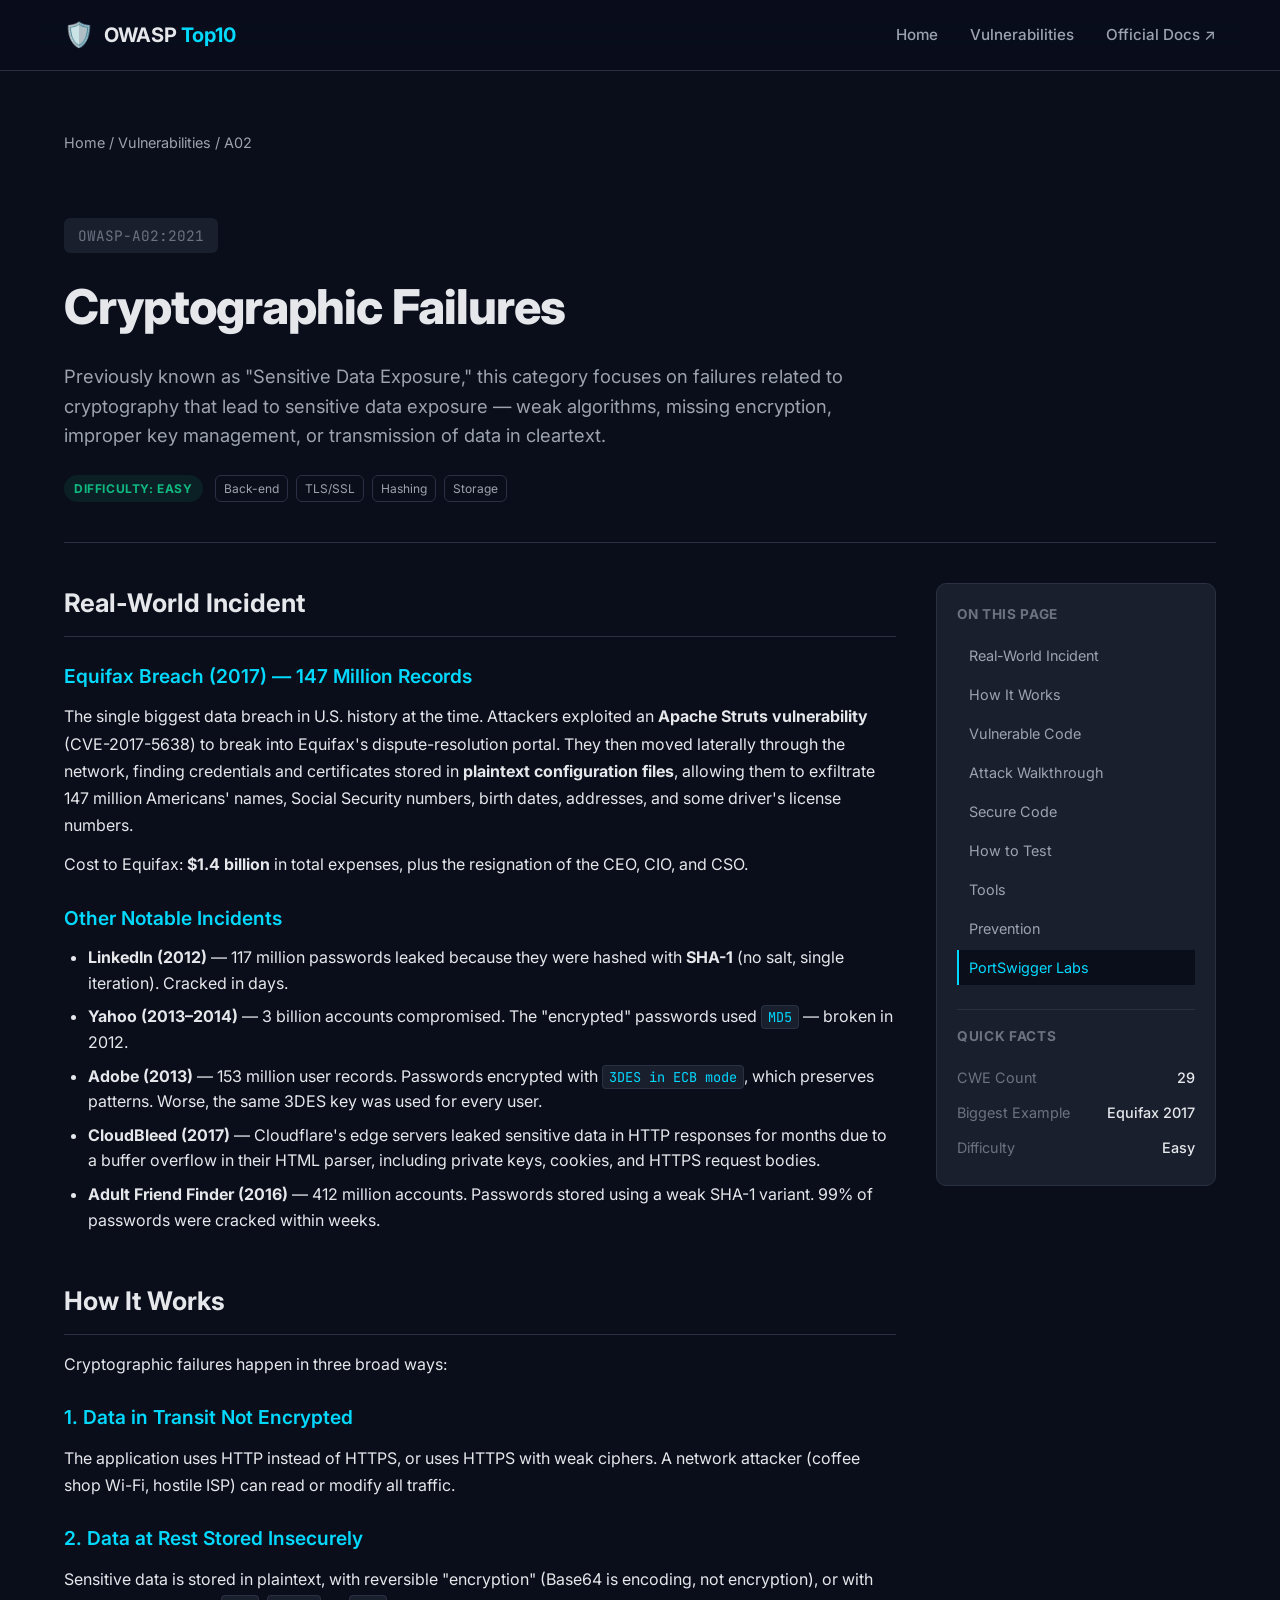
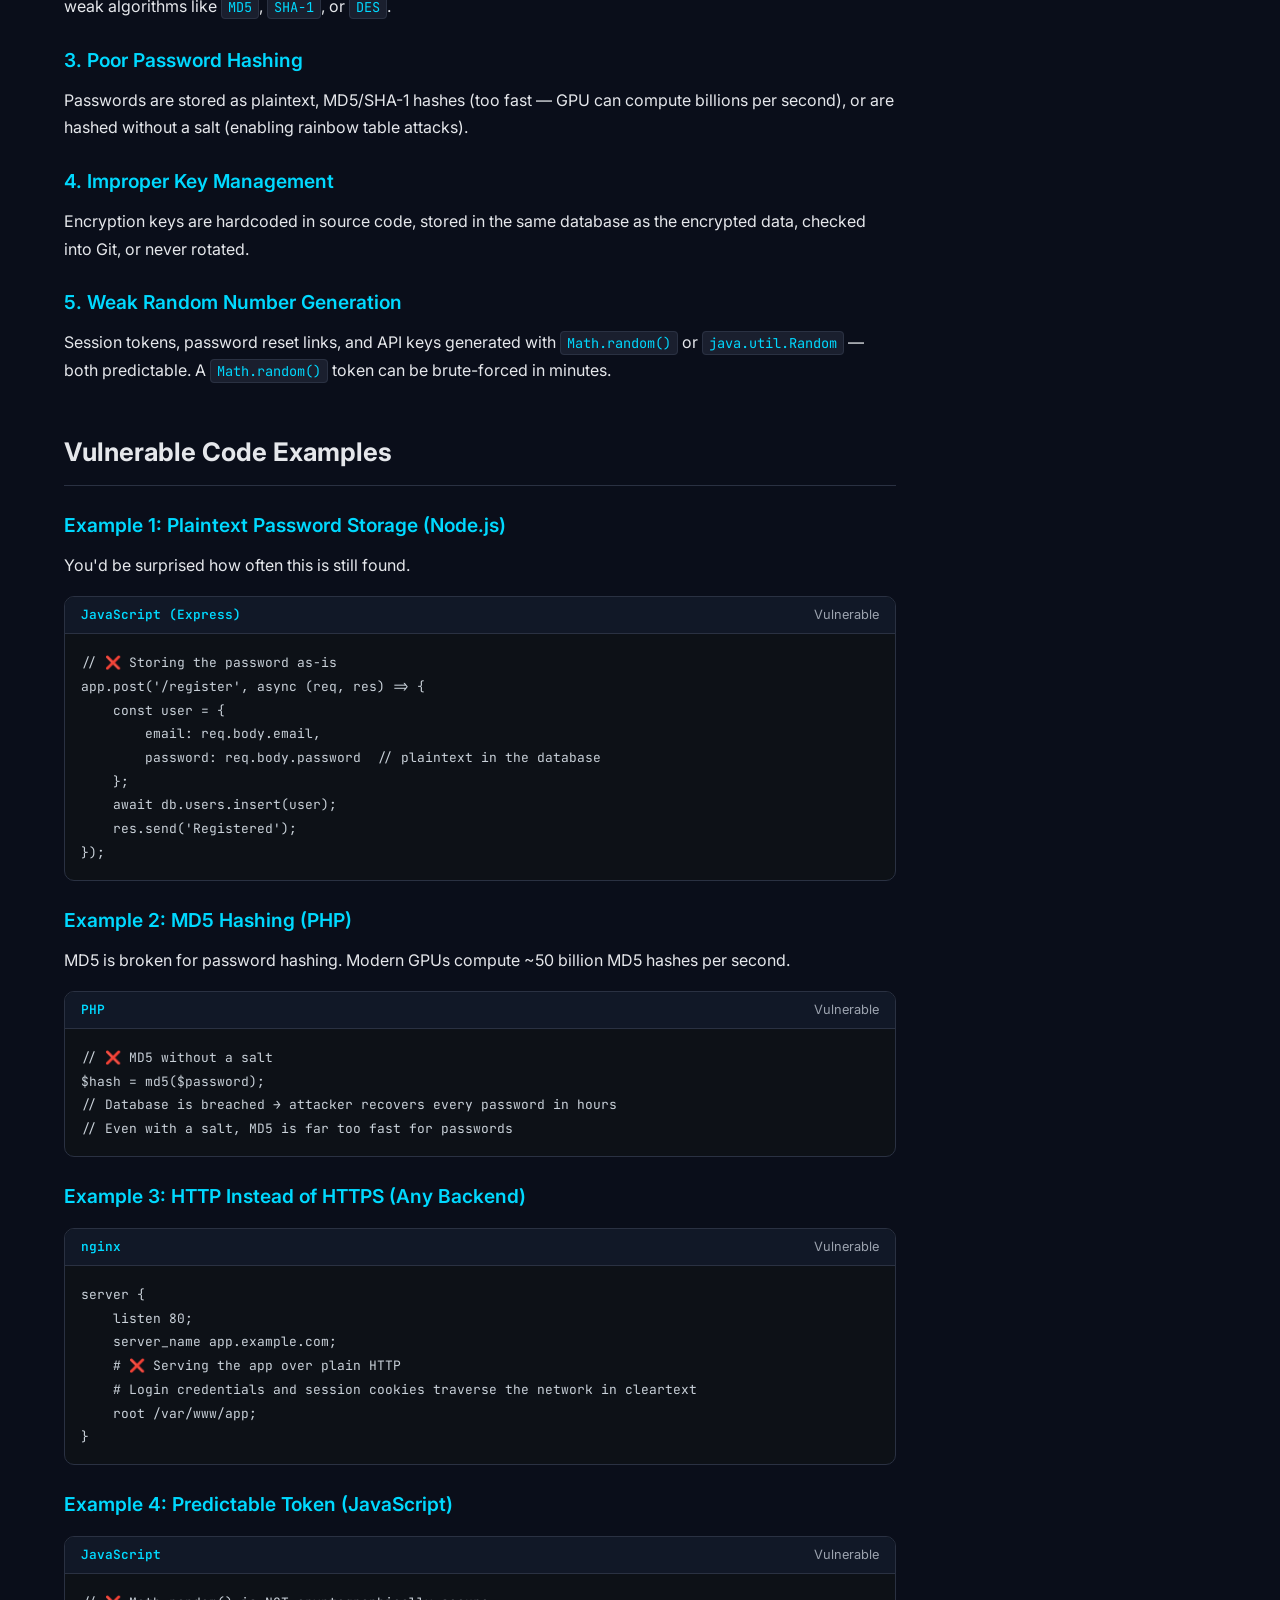
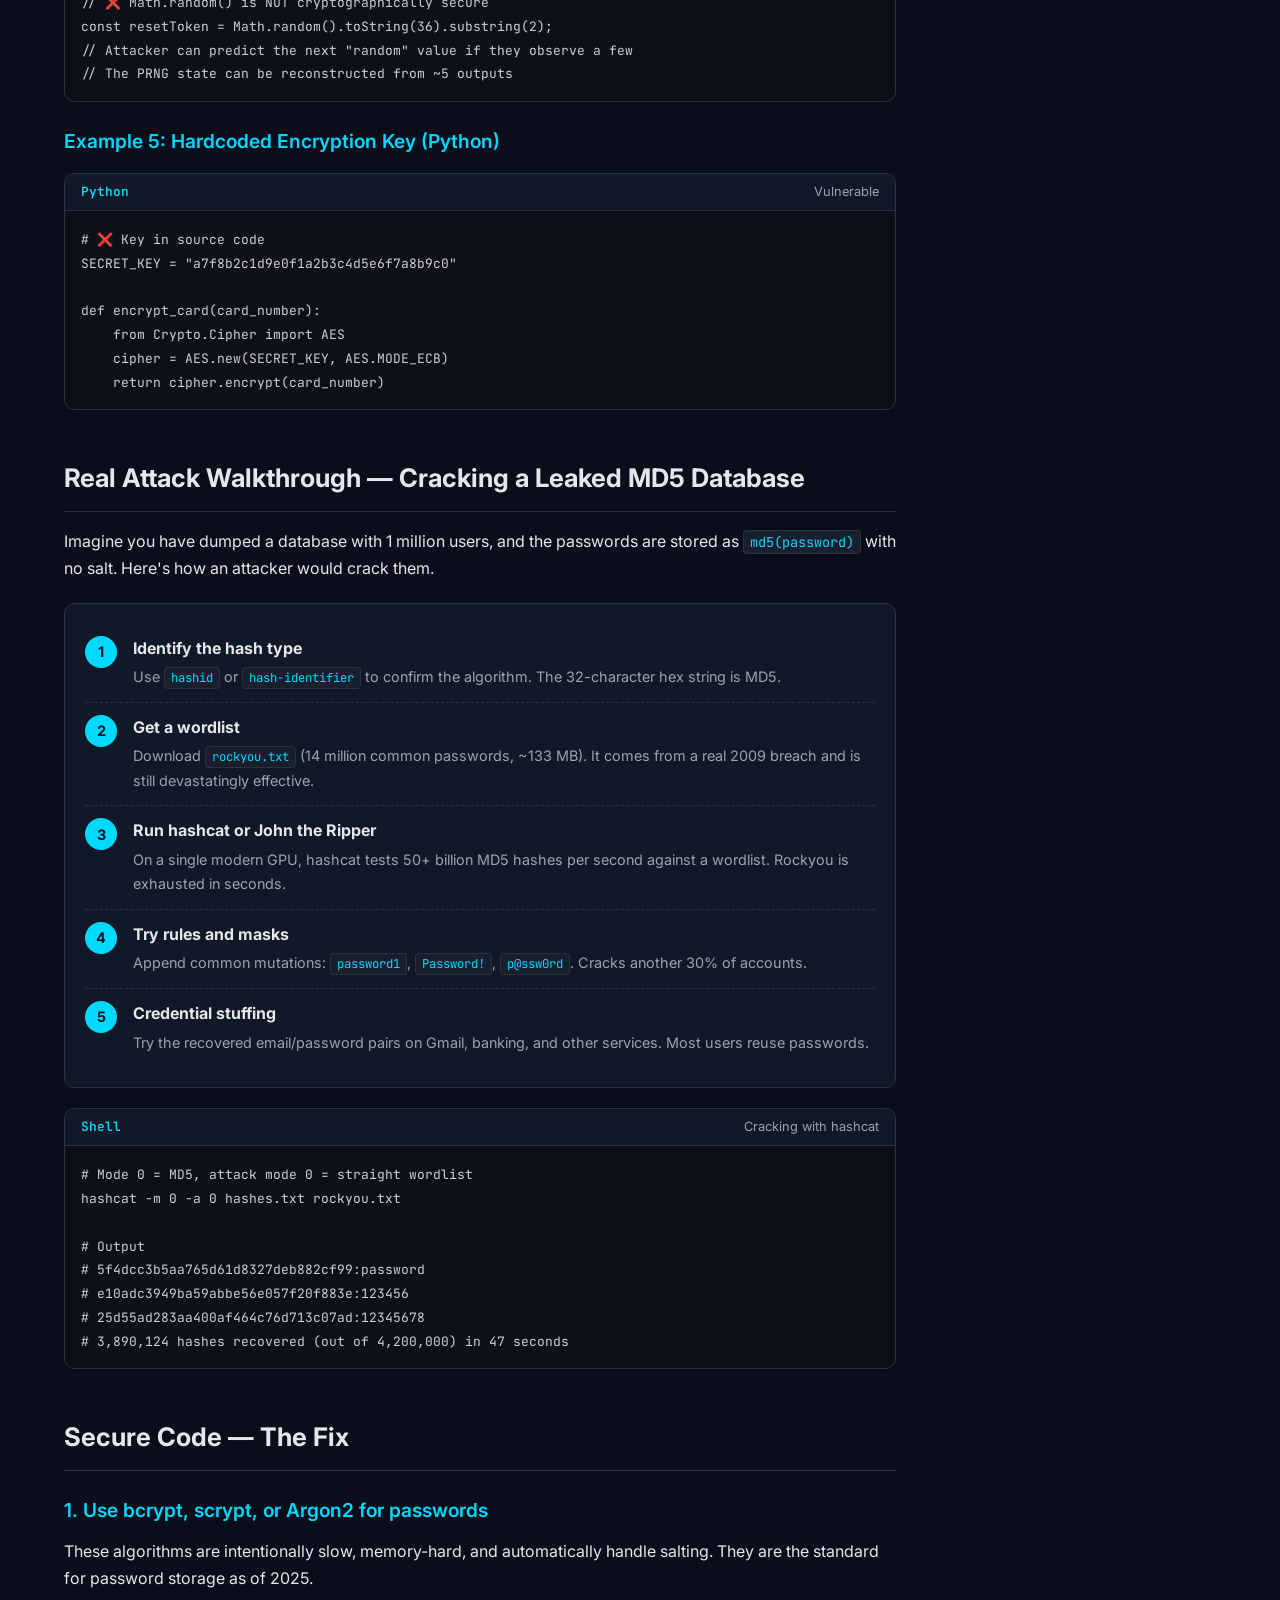
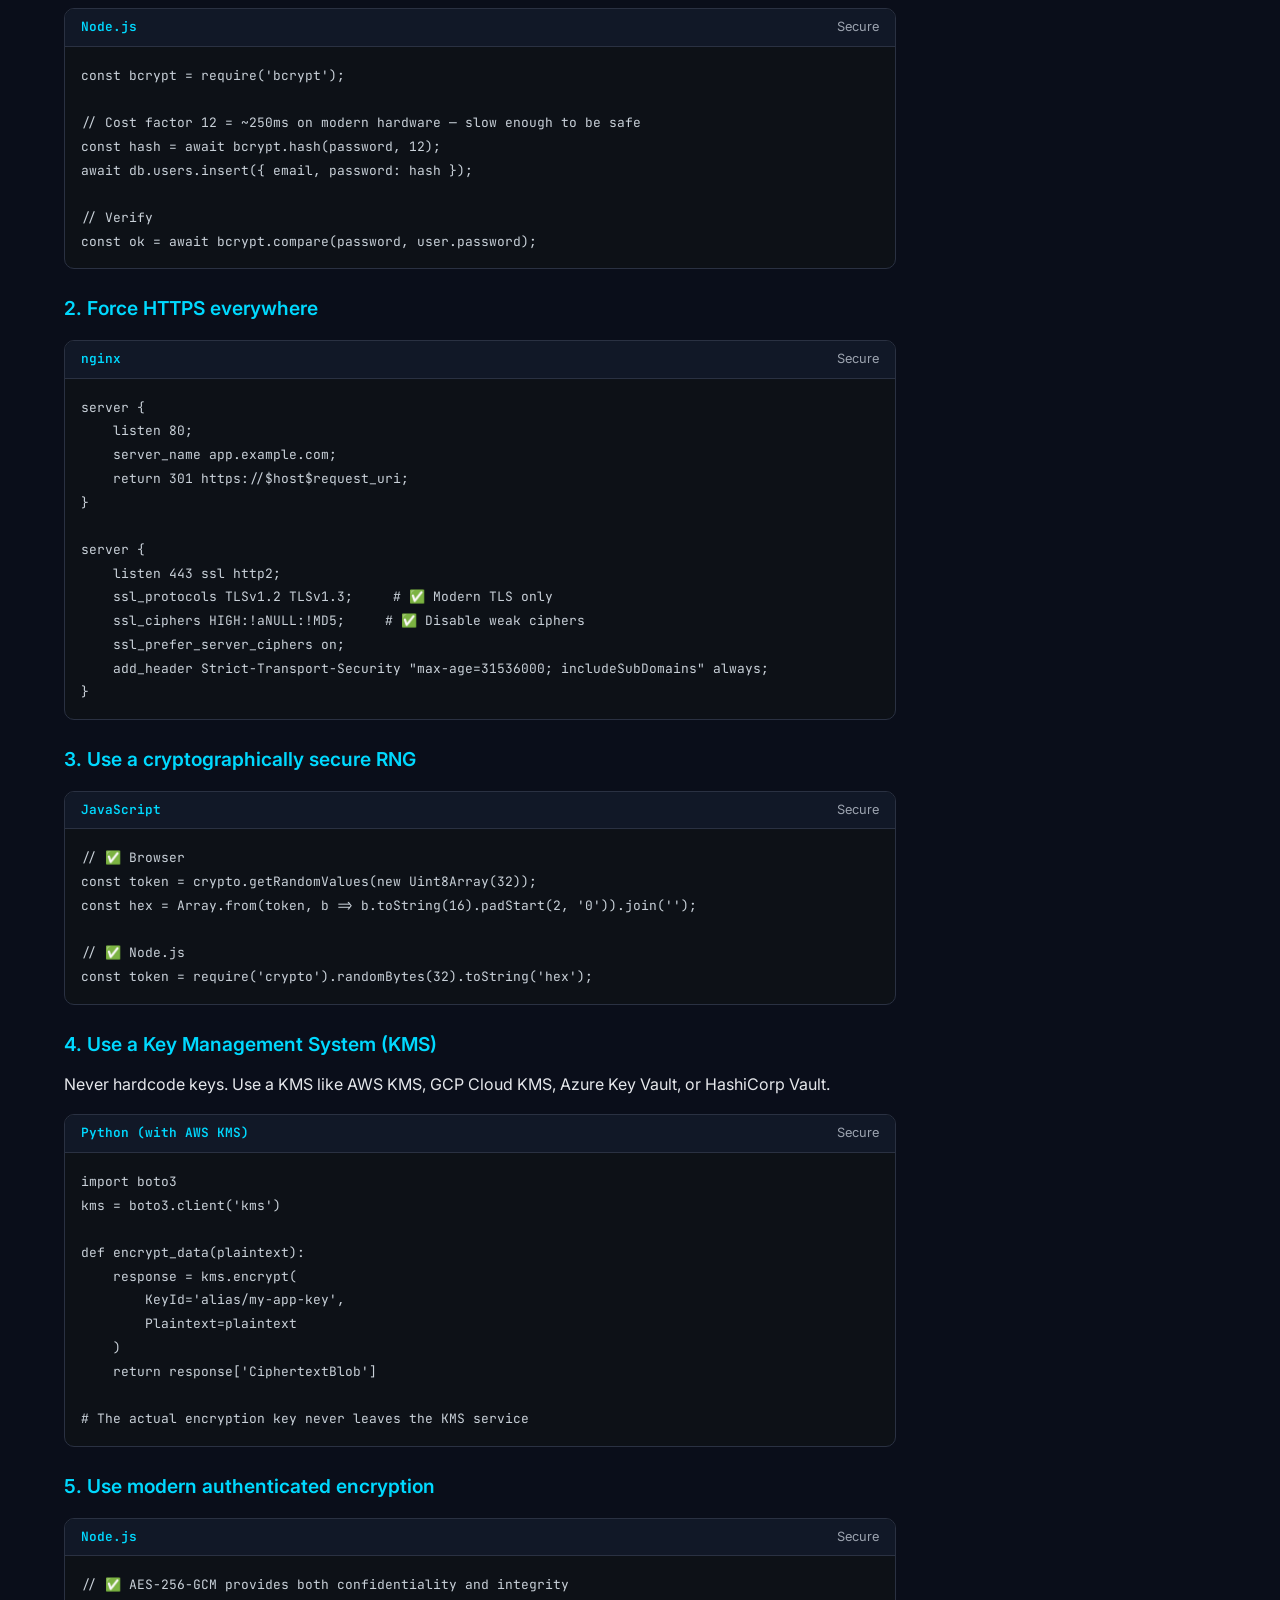
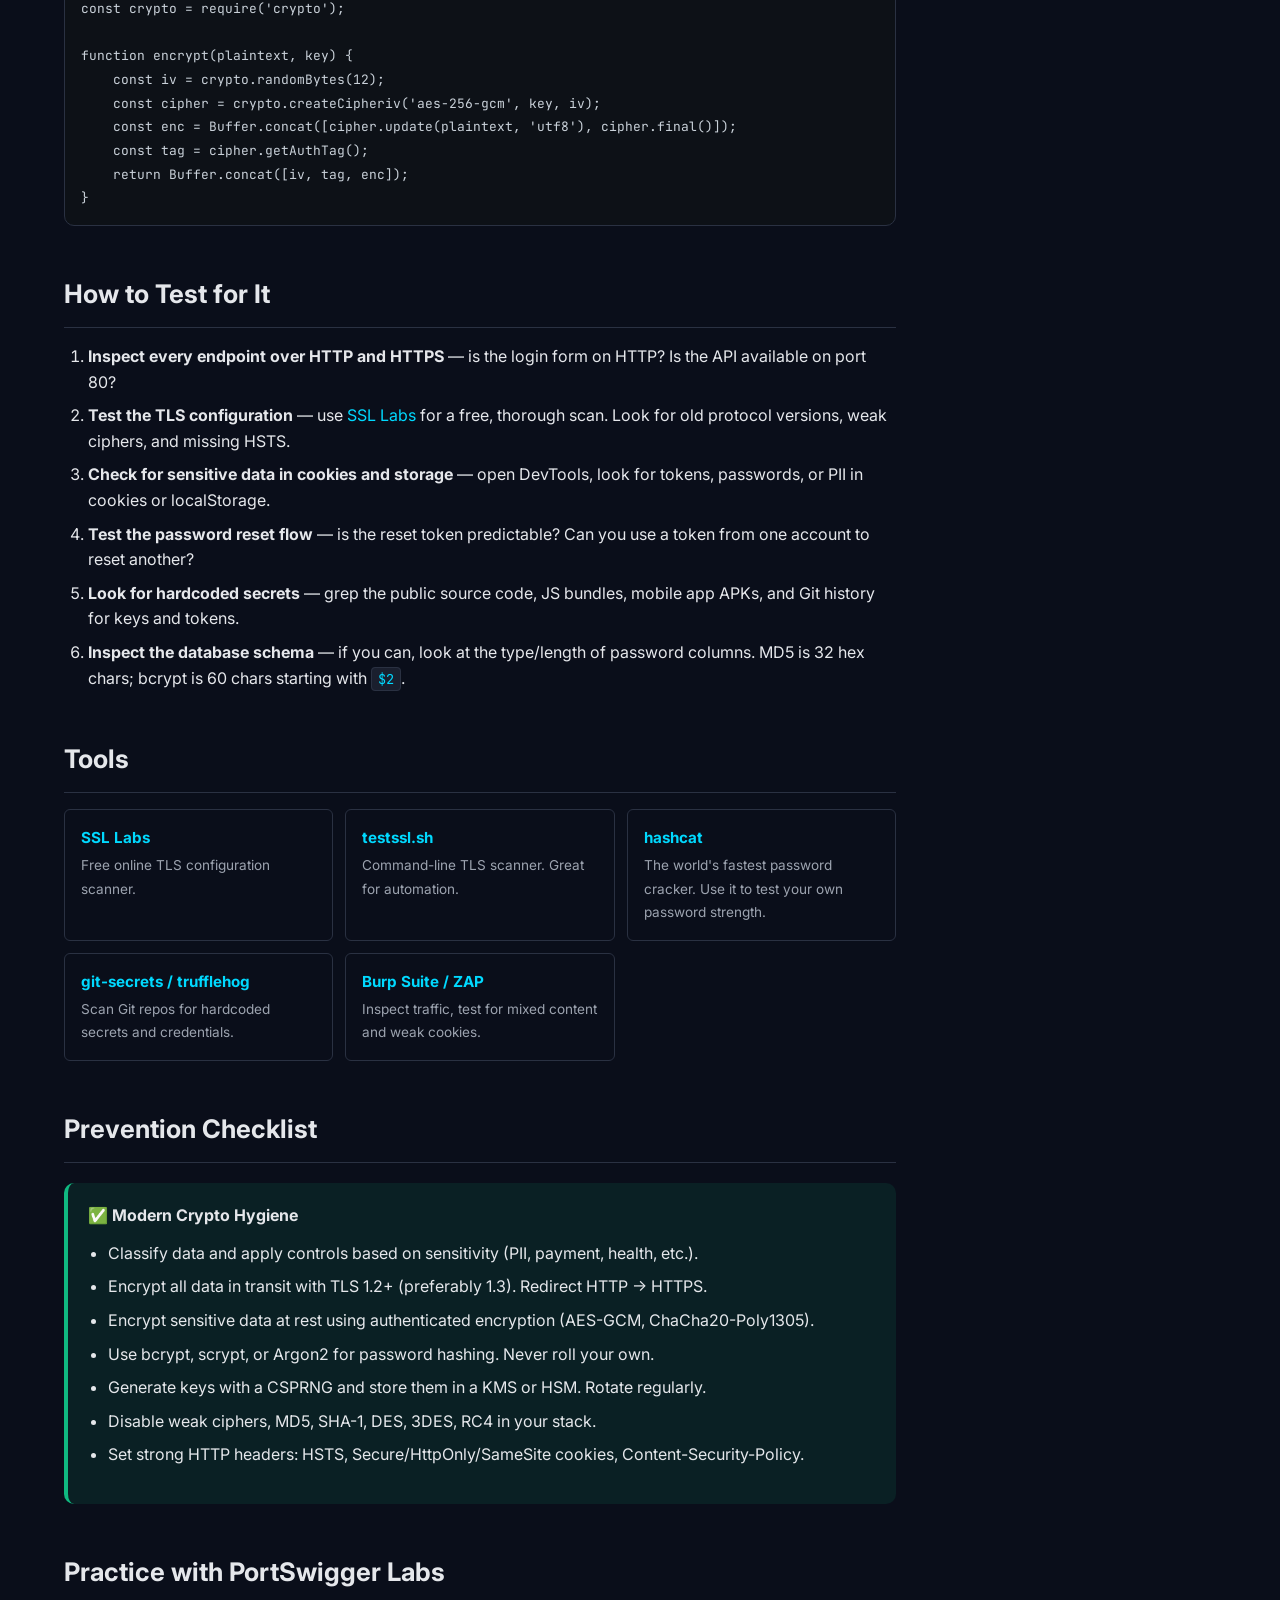
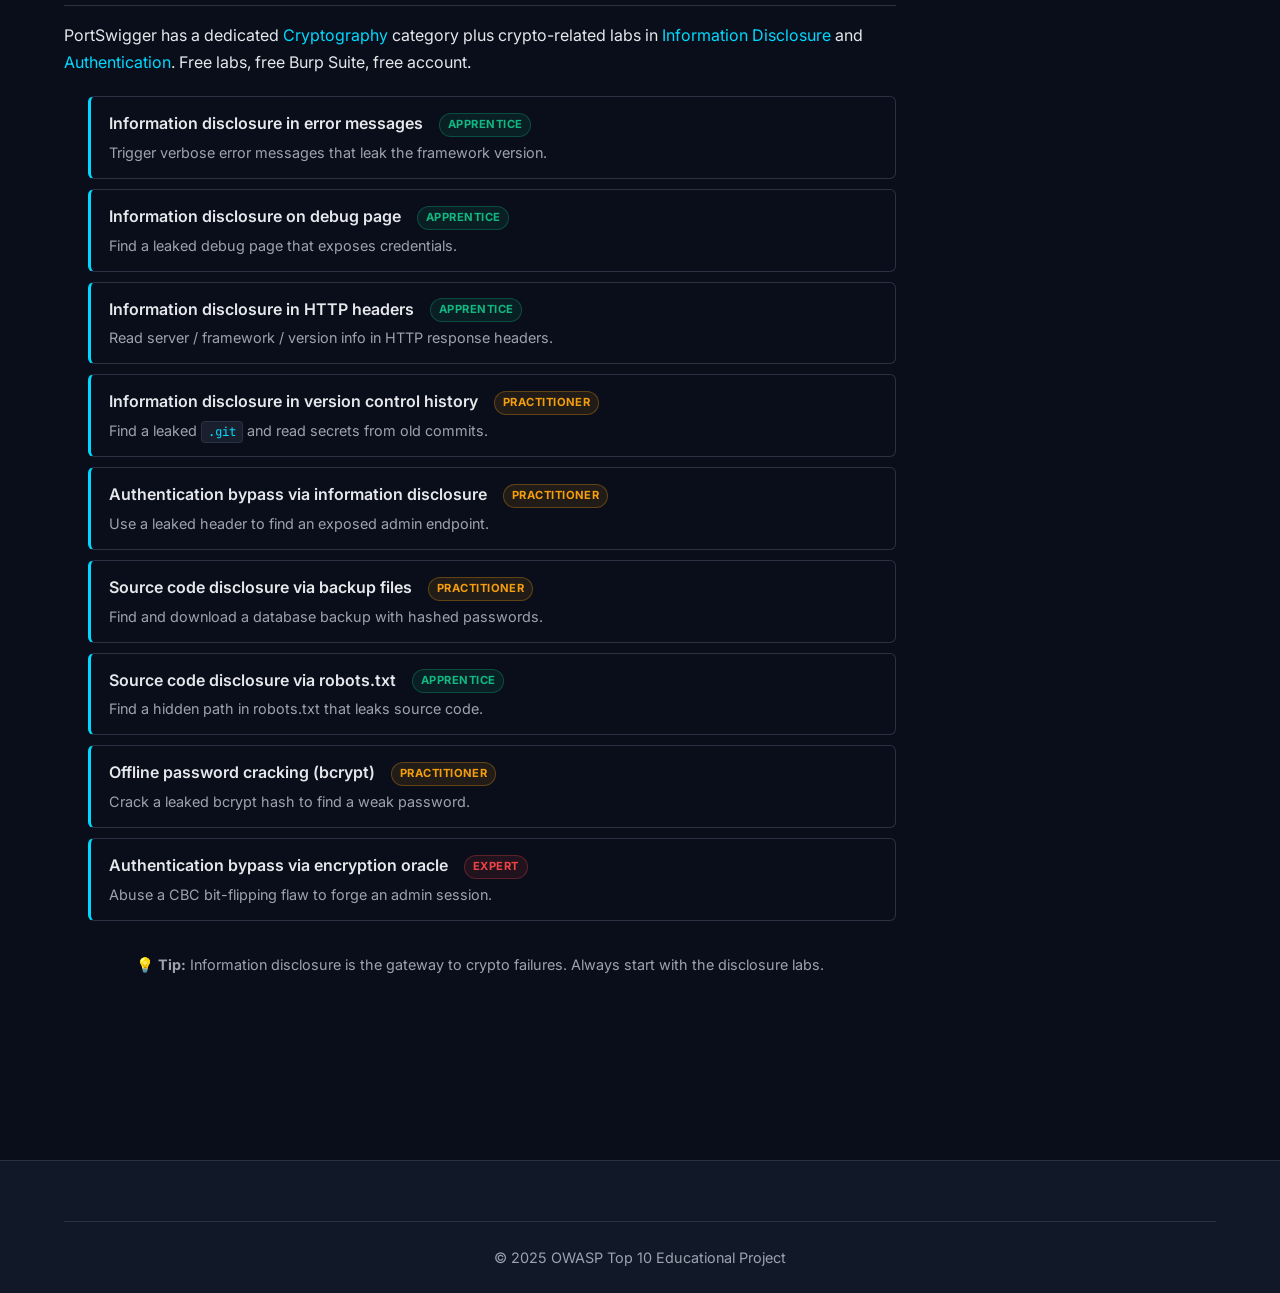
==== commit 34cb0e68: "Add PortSwigger Labs sections to all 10 vulnerability pages Each A01-A10 page now includes a curated" ====
--- a/pages/a02-cryptographic-failures.html
+++ b/pages/a02-cryptographic-failures.html
@@ -311,6 +311,63 @@
                             </ul>
                         </div>
                     </section>
+
+                    <section id="labs">
+                        <h2>Practice with PortSwigger Labs</h2>
+                        <p>PortSwigger has a dedicated <a href="https://portswigger.net/web-security/algorithms" target="_blank" rel="noopener">Cryptography</a> category plus crypto-related labs in <a href="https://portswigger.net/web-security/information-disclosure" target="_blank" rel="noopener">Information Disclosure</a> and <a href="https://portswigger.net/web-security/authentication" target="_blank" rel="noopener">Authentication</a>. Free labs, free Burp Suite, free account.</p>
+
+                        <ul class="labs-list">
+                            <li>
+                                <a href="https://portswigger.net/web-security/information-disclosure/lab-infoleak-in-error-messages" target="_blank" rel="noopener">Information disclosure in error messages</a>
+                                <span class="lab-difficulty apprentice">Apprentice</span>
+                                <span class="lab-desc">Trigger verbose error messages that leak the framework version.</span>
+                            </li>
+                            <li>
+                                <a href="https://portswigger.net/web-security/information-disclosure/lab-infoleak-on-debug-page" target="_blank" rel="noopener">Information disclosure on debug page</a>
+                                <span class="lab-difficulty apprentice">Apprentice</span>
+                                <span class="lab-desc">Find a leaked debug page that exposes credentials.</span>
+                            </li>
+                            <li>
+                                <a href="https://portswigger.net/web-security/information-disclosure/lab-infoleak-in-http-headers" target="_blank" rel="noopener">Information disclosure in HTTP headers</a>
+                                <span class="lab-difficulty apprentice">Apprentice</span>
+                                <span class="lab-desc">Read server / framework / version info in HTTP response headers.</span>
+                            </li>
+                            <li>
+                                <a href="https://portswigger.net/web-security/information-disclosure/lab-infoleak-in-version-control-history" target="_blank" rel="noopener">Information disclosure in version control history</a>
+                                <span class="lab-difficulty practitioner">Practitioner</span>
+                                <span class="lab-desc">Find a leaked <code>.git</code> and read secrets from old commits.</span>
+                            </li>
+                            <li>
+                                <a href="https://portswigger.net/web-security/information-disclosure/lab-authentication-bypass-via-information-disclosure" target="_blank" rel="noopener">Authentication bypass via information disclosure</a>
+                                <span class="lab-difficulty practitioner">Practitioner</span>
+                                <span class="lab-desc">Use a leaked header to find an exposed admin endpoint.</span>
+                            </li>
+                            <li>
+                                <a href="https://portswigger.net/web-security/information-disclosure/lab-source-code-disclosure-via-backup-files" target="_blank" rel="noopener">Source code disclosure via backup files</a>
+                                <span class="lab-difficulty practitioner">Practitioner</span>
+                                <span class="lab-desc">Find and download a database backup with hashed passwords.</span>
+                            </li>
+                            <li>
+                                <a href="https://portswigger.net/web-security/information-disclosure/lab-source-code-disclosure-via-robots-txt" target="_blank" rel="noopener">Source code disclosure via robots.txt</a>
+                                <span class="lab-difficulty apprentice">Apprentice</span>
+                                <span class="lab-desc">Find a hidden path in robots.txt that leaks source code.</span>
+                            </li>
+                            <li>
+                                <a href="https://portswigger.net/web-security/authentication/lab-offline-password-cracking" target="_blank" rel="noopener">Offline password cracking (bcrypt)</a>
+                                <span class="lab-difficulty practitioner">Practitioner</span>
+                                <span class="lab-desc">Crack a leaked bcrypt hash to find a weak password.</span>
+                            </li>
+                            <li>
+                                <a href="https://portswigger.net/web-security/authentication/lab-authentication-bypass-via-encryption-oracle" target="_blank" rel="noopener">Authentication bypass via encryption oracle</a>
+                                <span class="lab-difficulty expert">Expert</span>
+                                <span class="lab-desc">Abuse a CBC bit-flipping flaw to forge an admin session.</span>
+                            </li>
+                        </ul>
+
+                        <div class="labs-cta">
+                            💡 <strong>Tip:</strong> Information disclosure is the gateway to crypto failures. Always start with the disclosure labs.
+                        </div>
+                    </section>
                 </div>
 
                 <aside class="sidebar">
@@ -324,6 +381,7 @@
                         <li><a href="#testing">How to Test</a></li>
                         <li><a href="#tools">Tools</a></li>
                         <li><a href="#prevention">Prevention</a></li>
+                        <li><a href="#labs">PortSwigger Labs</a></li>
                     </ul>
                     <div class="sidebar-info">
                         <h4>Quick Facts</h4>
--- a/css/style.css
+++ b/css/style.css
@@ -1039,6 +1039,87 @@
     margin: 0;
 }
 
+/* Labs list */
+.labs-list {
+    list-style: none;
+    padding: 0;
+    margin: 20px 0;
+}
+
+.labs-list li {
+    padding: 14px 18px;
+    background: var(--color-bg);
+    border: 1px solid var(--color-border);
+    border-left: 3px solid var(--color-accent);
+    border-radius: var(--radius-sm);
+    margin-bottom: 10px;
+    transition: all var(--transition);
+}
+
+.labs-list li:hover {
+    background: var(--color-bg-card-hover);
+    border-left-color: var(--color-medium);
+    transform: translateX(4px);
+}
+
+.labs-list a {
+    color: var(--color-text);
+    font-weight: 600;
+    display: inline;
+    margin-right: 8px;
+}
+
+.labs-list a:hover {
+    color: var(--color-accent);
+}
+
+.labs-list .lab-desc {
+    display: block;
+    color: var(--color-text-muted);
+    font-size: 0.9rem;
+    margin-top: 4px;
+}
+
+.lab-difficulty {
+    display: inline-block;
+    font-size: 0.7rem;
+    padding: 2px 8px;
+    border-radius: 999px;
+    font-weight: 700;
+    text-transform: uppercase;
+    letter-spacing: 0.04em;
+    vertical-align: middle;
+    margin-left: 4px;
+}
+
+.lab-difficulty.apprentice {
+    background: var(--color-easy-bg);
+    color: var(--color-easy);
+    border: 1px solid rgba(16, 185, 129, 0.3);
+}
+
+.lab-difficulty.practitioner {
+    background: var(--color-medium-bg);
+    color: var(--color-medium);
+    border: 1px solid rgba(245, 158, 11, 0.3);
+}
+
+.lab-difficulty.expert {
+    background: var(--color-hard-bg);
+    color: var(--color-hard);
+    border: 1px solid rgba(239, 68, 68, 0.3);
+}
+
+.labs-cta {
+    text-align: center;
+    padding: 16px;
+    background: var(--color-bg);
+    border-radius: var(--radius-md);
+    margin-top: 16px;
+    font-size: 0.9rem;
+    color: var(--color-text-muted);
+}
+
 /* Reference table */
 .ref-table {
     width: 100%;
